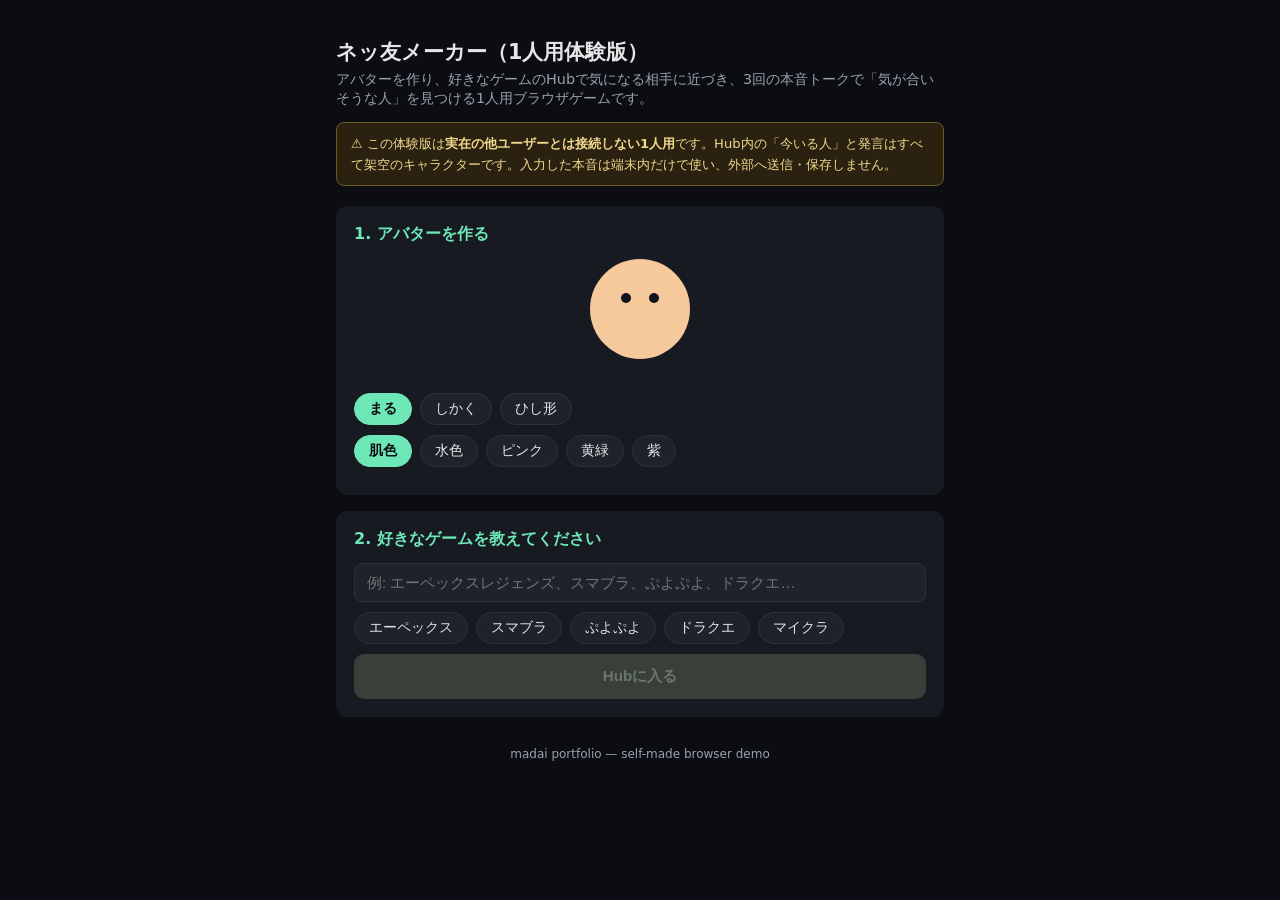
==== daily-builds/2026-07-13-net-tomo-game/index.html @ 48ee88ec "Publish sanitized portfolio" ====
<!DOCTYPE html>
<html lang="ja">
<head>
<meta charset="UTF-8">
<meta name="viewport" content="width=device-width, initial-scale=1.0">
<title>ネッ友メーカー（1人用体験版） | madai portfolio</title>
<style>
  :root {
    --bg: #0b0d12;
    --panel: #171a21;
    --panel2: #1e222b;
    --accent: #6ee7b7;
    --accent2: #f5a3c7;
    --warn: #f5d76e;
    --text: #e6e6e6;
    --sub: #9aa1ac;
  }
  * { box-sizing: border-box; }
  body {
    font-family: "Hiragino Sans", "Yu Gothic", system-ui, sans-serif;
    background: var(--bg);
    color: var(--text);
    max-width: 640px;
    margin: 0 auto;
    padding: 24px 16px 60px;
  }
  h1 { font-size: 1.3rem; margin-bottom: 4px; }
  p.lead { color: var(--sub); font-size: 0.9rem; margin-top: 0; }
  .notice {
    background: #2a2110;
    border: 1px solid #6b5a20;
    color: #f0d98c;
    font-size: 0.82rem;
    padding: 10px 14px;
    border-radius: 8px;
    margin-bottom: 20px;
    line-height: 1.6;
  }
  section {
    background: var(--panel);
    border-radius: 12px;
    padding: 18px;
    margin-bottom: 16px;
  }
  h2 { font-size: 1rem; margin-top: 0; color: var(--accent); }
  h3 { font-size: 0.9rem; margin: 12px 0 8px; color: var(--accent2); }
  .avatar-preview { width: 120px; height: 120px; margin: 0 auto 14px; position: relative; }
  .face { width: 100px; height: 100px; margin: 10px auto; transition: all 0.2s; }
  .face.round { border-radius: 50%; }
  .face.square { border-radius: 18px; }
  .face.diamond { border-radius: 18px; transform: rotate(45deg); }
  .eyes { position: relative; top: 34px; display: flex; justify-content: center; gap: 18px; }
  .face.diamond .eyes { transform: rotate(-45deg); top: 40px; }
  .eye { width: 10px; height: 10px; background: #10131a; border-radius: 50%; }
  .row { display: flex; flex-wrap: wrap; gap: 8px; margin-bottom: 10px; }
  button.opt {
    background: var(--panel2); color: var(--text); border: 1px solid #2c313c;
    border-radius: 20px; padding: 6px 14px; font-size: 0.85rem; cursor: pointer;
  }
  button.opt.active { background: var(--accent); color: #0b0d12; border-color: var(--accent); font-weight: bold; }
  input[type=text] {
    width: 100%; padding: 10px 12px; border-radius: 8px; border: 1px solid #2c313c;
    background: var(--panel2); color: var(--text); font-size: 0.95rem; margin-bottom: 10px;
  }
  button.big {
    background: var(--accent); color: #0b0d12; border: none;
    padding: 12px 20px; border-radius: 10px; font-weight: bold;
    font-size: 0.95rem; cursor: pointer; width: 100%;
  }
  button.big:disabled { background: #384039; color: #6c7570; cursor: not-allowed; }
  button:focus-visible, input:focus-visible {
    outline: 3px solid var(--warn); outline-offset: 3px;
  }
  .room-wrap { position: relative; }
  #room-canvas { display: block; width: 100%; border-radius: 10px; background: #10131a; touch-action: none; }
  .room-hint { text-align: center; font-size: 0.8rem; color: var(--sub); margin-top: 8px; }
  .talk-btn {
    position: absolute; bottom: 12px; left: 50%; transform: translateX(-50%);
    background: var(--accent); color: #0b0d12; border: none; border-radius: 20px;
    padding: 8px 18px; font-weight: bold; font-size: 0.85rem; cursor: pointer;
  }
  .dpad { display: grid; grid-template-columns: repeat(3, 48px); grid-template-rows: repeat(3, 48px); gap: 4px; justify-content: center; margin-top: 10px; }
  .dpad button {
    background: var(--panel2); border: 1px solid #2c313c; color: var(--text);
    border-radius: 8px; font-size: 1.1rem; cursor: pointer;
  }
  .answer-row {
    display: flex; justify-content: space-between; background: var(--panel2);
    border-radius: 8px; padding: 8px 12px; margin-bottom: 6px; font-size: 0.85rem;
  }
  .answer-row.correct { border: 1px solid var(--accent); }
  .chat-log {
    max-height: 160px; overflow-y: auto; background: #10131a; border-radius: 8px;
    padding: 10px; margin: 10px 0; font-size: 0.82rem; transition: box-shadow 0.15s;
  }
  .chat-log.flash-good { box-shadow: inset 0 0 0 2px var(--accent); }
  .chat-log.flash-bad { animation: shakeFail 0.35s; box-shadow: inset 0 0 0 2px #e06565; }
  .chat-msg { margin-bottom: 6px; }
  .chat-msg.pop { animation: popIn 0.22s ease; }
  .chat-msg .who { color: var(--accent2); font-weight: bold; margin-right: 4px; }
  #step-talk { position: relative; }
  .heart-pop {
    position: absolute; top: 6px; right: 10px; font-weight: bold; font-size: 1rem;
    pointer-events: none; animation: floatUp 0.9s ease forwards;
  }
  .heart-pop.good { color: var(--accent); }
  .heart-pop.bad { color: #e06565; }
  .sr-only {
    position: absolute; width: 1px; height: 1px; padding: 0; margin: -1px;
    overflow: hidden; clip: rect(0, 0, 0, 0); white-space: nowrap; border: 0;
  }
  @keyframes popIn { 0% { transform: scale(0.5); opacity: 0; } 60% { transform: scale(1.08); opacity: 1; } 100% { transform: scale(1); } }
  @keyframes floatUp { 0% { transform: translateY(0); opacity: 1; } 100% { transform: translateY(-26px); opacity: 0; } }
  @keyframes shakeFail { 0%, 100% { transform: translateX(0); } 20% { transform: translateX(-6px); } 40% { transform: translateX(6px); } 60% { transform: translateX(-4px); } 80% { transform: translateX(4px); } }
  @keyframes pulseGlow { 0%, 100% { box-shadow: 0 0 0 0 rgba(110,231,183,0.55); } 50% { box-shadow: 0 0 0 9px rgba(110,231,183,0); } }
  #enter-hub-btn:not(:disabled) { animation: pulseGlow 1.6s ease-in-out infinite; }
  .chat-input-row { display: flex; gap: 8px; margin-bottom: 10px; }
  .chat-input-row input { flex: 1; margin-bottom: 0; }
  .chat-input-row button {
    background: var(--panel2); border: 1px solid #2c313c; color: var(--text);
    border-radius: 8px; padding: 0 14px; cursor: pointer;
  }
  .result-card { background: var(--panel2); border-radius: 10px; padding: 16px; text-align: center; }
  .result-card .name { font-size: 1.1rem; font-weight: bold; color: var(--accent); }
  .result-card .score { font-size: 2rem; font-weight: bold; margin: 8px 0; }
  .result-card .reason { color: var(--sub); font-size: 0.85rem; }
  #result-chat-transcript { text-align: left; margin-top: 12px; }
  #restart-btn { margin-top: 16px; }
  .hidden { display: none; }
  footer { text-align: center; color: var(--sub); font-size: 0.75rem; margin-top: 30px; }
  @media (prefers-reduced-motion: reduce) {
    *, *::before, *::after {
      scroll-behavior: auto !important;
      animation-duration: 0.01ms !important;
      animation-iteration-count: 1 !important;
      transition-duration: 0.01ms !important;
    }
  }
</style>
</head>
<body>

<h1>ネッ友メーカー（1人用体験版）</h1>
<p class="lead">アバターを作り、好きなゲームのHubで気になる相手に近づき、3回の本音トークで「気が合いそうな人」を見つける1人用ブラウザゲームです。</p>

<div class="notice">
  ⚠ この体験版は<strong>実在の他ユーザーとは接続しない1人用</strong>です。Hub内の「今いる人」と発言はすべて架空のキャラクターです。入力した本音は端末内だけで使い、外部へ送信・保存しません。
</div>

<div id="game-status" class="sr-only" role="status" aria-live="polite" aria-atomic="true"></div>

<section id="step-avatar">
  <h2>1. アバターを作る</h2>
  <div class="avatar-preview">
    <div class="face round" id="face" style="background:#f5c99b;">
      <div class="eyes"><div class="eye"></div><div class="eye"></div></div>
    </div>
  </div>
  <div class="row" id="shape-opts">
    <button class="opt active" data-shape="round" aria-pressed="true">まる</button>
    <button class="opt" data-shape="square" aria-pressed="false">しかく</button>
    <button class="opt" data-shape="diamond" aria-pressed="false">ひし形</button>
  </div>
  <div class="row" id="color-opts">
    <button class="opt active" data-color="#f5c99b" aria-pressed="true">肌色</button>
    <button class="opt" data-color="#a3d5f5" aria-pressed="false">水色</button>
    <button class="opt" data-color="#f5a3c7" aria-pressed="false">ピンク</button>
    <button class="opt" data-color="#c9f5a3" aria-pressed="false">黄緑</button>
    <button class="opt" data-color="#d5a3f5" aria-pressed="false">紫</button>
  </div>
</section>

<section id="step-game">
  <h2>2. 好きなゲームを教えてください</h2>
  <label for="game-input" class="sr-only">好きなゲーム名</label>
  <input type="text" id="game-input" autocomplete="off" placeholder="例: エーペックスレジェンズ、スマブラ、ぷよぷよ、ドラクエ…">
  <div class="row" id="game-presets">
    <button class="opt" data-game="エーペックスレジェンズ">エーペックス</button>
    <button class="opt" data-game="スマブラ">スマブラ</button>
    <button class="opt" data-game="ぷよぷよ">ぷよぷよ</button>
    <button class="opt" data-game="ドラゴンクエスト">ドラクエ</button>
    <button class="opt" data-game="マインクラフト">マイクラ</button>
  </div>
  <button class="big" id="enter-hub-btn" disabled>Hubに入る</button>
</section>

<section id="step-hub" class="hidden">
  <h2>3. Hub — 気になる相手に自分から近づこう</h2>
  <h3 id="hub-title"></h3>
  <p class="lead" id="hub-desc"></p>
  <div class="room-wrap">
    <canvas id="room-canvas" width="560" height="320" role="img" aria-label="自分のアバターと話せる相手がいるHub。方向キーまたは下の方向ボタンで移動します"></canvas>
    <button class="talk-btn hidden" id="talk-btn">話しかける</button>
  </div>
  <div class="dpad">
    <span></span><button data-dir="up" aria-label="上へ移動">↑</button><span></span>
    <button data-dir="left" aria-label="左へ移動">←</button><span></span><button data-dir="right" aria-label="右へ移動">→</button>
    <span></span><button data-dir="down" aria-label="下へ移動">↓</button><span></span>
  </div>
  <p class="room-hint">矢印キー/WASD、またはボタンでアバターを動かせます。名前の下のアイコンは相手のタイプのヒント、ハートは今の仲良し度です。誰に近づくかで展開が変わります。</p>
  <button class="big hidden" id="view-result-btn">ここまでの結果を見る</button>
</section>

<section id="step-talk" class="hidden">
  <h2 id="talk-title">4. 話しかける</h2>
  <p class="lead">クイズの正解不正解ではなく、相手の本音に自分の返し方を合わせられるかで仲良し度が変わります。読み違えると気まずくなることもある、本音のやり取りです。</p>
  <div class="chat-log" id="chat-log"></div>
  <div id="talk-options" class="row"></div>
</section>

<section id="step-result" class="hidden">
  <h2>結果</h2>
  <div class="result-card">
    <div class="name" id="result-name"></div>
    <div class="score" id="result-score"></div>
    <div class="reason" id="result-reason"></div>
    <div id="result-chat-transcript"></div>
    <button class="big" id="restart-btn">最初から遊び直す</button>
  </div>
</section>

<footer>madai portfolio — self-made browser demo</footer>

<script>
const GENRES = [
  { key: "fps", label: "FPS/バトロワ", match: ["エーペックス","apex","フォートナイト","fortnite","valorant","バトロワ","fps","コールオブデューティ","cod"] },
  { key: "fighting", label: "格闘ゲーム", match: ["スマブラ","スマッシュ","スト","ストリートファイター","鉄拳","kof","格闘"] },
  { key: "puzzle", label: "パズル/カジュアル", match: ["ぷよぷよ","テトリス","tetris","パズル","キャンディークラッシュ"] },
  { key: "rpg", label: "RPG", match: ["ドラゴンクエスト","ドラクエ","ファイナルファンタジー","ff","ポケモン","rpg"] },
  { key: "sandbox", label: "サンドボックス/クラフト", match: ["マインクラフト","マイクラ","minecraft","フォートナイト build","テラリア"] },
];
const HUB_MEMBERS = {
  fps: [
    { name: "りく(21)", game: "エーペックスレジェンズ", comment: "同じ立ち回り重視タイプ、デュオ組みたくなりそう", style: "empathy", hint: "👂聞いてほしいタイプ" },
    { name: "あおい(23)", game: "VALORANT", comment: "FPS繋がりで武器の好みトークが弾みそう", style: "curious", hint: "❓質問されると嬉しいタイプ" },
  ],
  fighting: [
    { name: "しょう(20)", game: "スマブラ", comment: "対戦後の感想戦で盛り上がれそう", style: "share", hint: "💬自分から話すの好きそう" },
    { name: "かえで(25)", game: "鉄拳", comment: "格ゲー好き同士、大会の話で意気投合しそう", style: "empathy", hint: "👂聞いてほしいタイプ" },
  ],
  puzzle: [
    { name: "みお(19)", game: "ぷよぷよ", comment: "連鎖の組み方談義ができそう", style: "curious", hint: "❓質問されると嬉しいタイプ" },
    { name: "はると(22)", game: "テトリス", comment: "スコアアタック好き同士、記録の話で盛り上がりそう", style: "share", hint: "💬自分から話すの好きそう" },
  ],
  rpg: [
    { name: "つばさ(24)", game: "ドラゴンクエスト", comment: "パーティ編成の好みが合いそう", style: "empathy", hint: "👂聞いてほしいタイプ" },
    { name: "ゆずき(18)", game: "ポケモン", comment: "育成論トークが弾みそう", style: "share", hint: "💬自分から話すの好きそう" },
  ],
  sandbox: [
    { name: "こはる(20)", game: "マインクラフト", comment: "一緒にワールドを作りたくなりそう", style: "curious", hint: "❓質問されると嬉しいタイプ" },
    { name: "だいち(26)", game: "テラリア", comment: "探索・建築どちらも語れそう", style: "empathy", hint: "👂聞いてほしいタイプ" },
  ],
  other: [
    { name: "みなと(22)", game: "いろいろ遊ぶ", comment: "幅広いジャンルで話が合いそう", style: "share", hint: "💬自分から話すの好きそう" },
  ],
};
// 各ジャンル3段階の自己開示(1: 軽い本音 → 2: ちょっとした弱音 → 3: 本当の気持ち)。
// 5日目: クイズの正解/不正解ではなく、この本音への返し方の相性で仲良し度を決める設計に変更。
const DISCLOSURES = {
  fps: [
    "正直、撃ち合いはそこそこ得意な方なんだけど、味方運が悪いと結構イライラしちゃうタイプで",
    "実はランクが上がれば上がるほど、楽しさより緊張の方が勝ってきてて、ちょっとしんどい時あるんだよね",
    "でもこうやって一緒に遊べる人がいると、また明日も頑張ろうって思えるんだ",
  ],
  fighting: [
    "対戦するとつい熱くなっちゃうんだけど、負けが込むと結構凹むタイプで",
    "実は大会に出てみたい気持ちはあるけど、下手なとこ見られるのが怖くてまだ言い出せてなくて",
    "でも今日みたいに気軽に話せる相手がいると、挑戦してみようかなって気持ちになれる",
  ],
  puzzle: [
    "パズルはコツコツ系だから性格出るよね、私はわりと慎重に積むタイプ",
    "実はスコアが伸び悩んでて、最近ちょっと飽きられてないか自分で不安になることがある",
    "でも誰かと記録の話で盛り上がれると、また続けたいなって単純に思えるんだ",
  ],
  rpg: [
    "パーティ編成考えてる時が一番好きで、つい時間忘れちゃうんだよね",
    "実は一人でやってるとエンディングの後、ちょっと寂しくなることがあって",
    "だから同じ話で盛り上がれる人がいると、それだけで結構救われる気がする",
  ],
  sandbox: [
    "建築系はこだわりだすと止まらなくて、気づいたら夜中になってることが多い",
    "実は一人で黙々と作ってると、これ見せる相手いないなってふと寂しくなる時があって",
    "だから今日みたいに感想言い合える相手がいると、作る楽しさが倍になる気がする",
  ],
  other: [
    "色々遊ぶタイプなんだけど、実は一つのゲームにハマりきれない自分に少しコンプレックスがあって",
    "実況とか見てるのも好きだけど、自分でやるとなると緊張しちゃうタイプで",
    "でも今日話せて、意外と気楽に遊べばいいんだって思えた気がする",
  ],
};
// 返しの選択肢: 共感/質問は安全(ミスマッチでも小さく加点)、shareは実際に文章を書く踏み込みで
// ハイリスク・ハイリターン(桜井メソッド: リスクとリターン)
const RESPONSE_OPTIONS = [
  { style: "empathy", label: "共感する", line: "わかる、それあるある〜" },
  { style: "curious", label: "聞いてみる", line: "それってどんな時が多いの?" },
  { style: "share", label: "自分の本音を打ち明ける(勇気がいる)", line: null },
];

let state = { shape: "round", color: "#f5c99b", game: "", genreKey: "other" };

document.querySelectorAll("#shape-opts .opt").forEach(btn => {
  btn.addEventListener("click", () => {
    document.querySelectorAll("#shape-opts .opt").forEach(b => { b.classList.remove("active"); b.setAttribute("aria-pressed", "false"); });
    btn.classList.add("active");
    btn.setAttribute("aria-pressed", "true");
    state.shape = btn.dataset.shape;
    document.getElementById("face").className = "face " + state.shape;
  });
});
document.querySelectorAll("#color-opts .opt").forEach(btn => {
  btn.addEventListener("click", () => {
    document.querySelectorAll("#color-opts .opt").forEach(b => { b.classList.remove("active"); b.setAttribute("aria-pressed", "false"); });
    btn.classList.add("active");
    btn.setAttribute("aria-pressed", "true");
    state.color = btn.dataset.color;
    document.getElementById("face").style.background = state.color;
  });
});

const gameInput = document.getElementById("game-input");
const enterHubBtn = document.getElementById("enter-hub-btn");
function setGame(val) {
  gameInput.value = val;
  state.game = val;
  enterHubBtn.disabled = val.trim().length === 0;
}
gameInput.addEventListener("input", () => setGame(gameInput.value));
document.querySelectorAll("#game-presets .opt").forEach(btn => {
  btn.addEventListener("click", () => setGame(btn.dataset.game));
});

function detectGenre(text) {
  const t = text.toLowerCase();
  for (const g of GENRES) {
    if (g.match.some(m => t.includes(m.toLowerCase()))) return g;
  }
  return { key: "other", label: "いろいろなゲーム" };
}

// --- Hub room: 実際にアバターを動かす(2026-07-13 3日目) ---
const ROOM_W = 560, ROOM_H = 320, AVATAR_R = 16, TALK_DIST = 46;
const GENRE_BG = { fps: "#241417", fighting: "#241820", puzzle: "#142418", rpg: "#1e1a24", sandbox: "#182418", other: "#181c24" };
let room = { player: { x: 60, y: 160 }, npcs: [], nearNpc: null, keys: {} };
let roomLoopRunning = false;
const canvas = document.getElementById("room-canvas");
const ctx = canvas.getContext("2d");
const talkBtn = document.getElementById("talk-btn");

function layoutNpcs(list) {
  const spacing = ROOM_W / (list.length + 1);
  return list.map((m, i) => ({ ...m, x: spacing * (i + 1), y: 120 + (i % 2) * 80, heart: 0, stage: 0, completed: false, chatHistory: [] }));
}

function heartsLabel(n) {
  const filled = Math.max(0, Math.min(5, Math.round(n / 2)));
  return "♥".repeat(filled) + "♡".repeat(5 - filled);
}

function drawShape(x, y, shape, color) {
  ctx.fillStyle = color;
  ctx.beginPath();
  if (shape === "round") { ctx.arc(x, y, AVATAR_R, 0, Math.PI * 2); }
  else if (shape === "square") { ctx.rect(x - AVATAR_R, y - AVATAR_R, AVATAR_R * 2, AVATAR_R * 2); }
  else { ctx.save(); ctx.translate(x, y); ctx.rotate(Math.PI / 4); ctx.rect(-AVATAR_R, -AVATAR_R, AVATAR_R * 2, AVATAR_R * 2); ctx.restore(); }
  ctx.fill();
  ctx.fillStyle = "#10131a";
  ctx.beginPath(); ctx.arc(x - 5, y - 3, 2, 0, Math.PI * 2); ctx.arc(x + 5, y - 3, 2, 0, Math.PI * 2); ctx.fill();
}

function roomLoop() {
  ctx.fillStyle = GENRE_BG[state.genreKey] || GENRE_BG.other;
  ctx.fillRect(0, 0, ROOM_W, ROOM_H);

  if (!room.paused) {
    const speed = 3;
    if (room.keys["up"]) room.player.y -= speed;
    if (room.keys["down"]) room.player.y += speed;
    if (room.keys["left"]) room.player.x -= speed;
    if (room.keys["right"]) room.player.x += speed;
    room.player.x = Math.max(AVATAR_R, Math.min(ROOM_W - AVATAR_R, room.player.x));
    room.player.y = Math.max(AVATAR_R, Math.min(ROOM_H - AVATAR_R, room.player.y));

    room.nearNpc = null;
    room.npcs.forEach(n => {
      const dist = Math.hypot(n.x - room.player.x, n.y - room.player.y);
      if (dist < TALK_DIST) room.nearNpc = n;
    });
  }

  room.npcs.forEach(n => {
    const isNear = n === room.nearNpc;
    if (isNear) { ctx.save(); ctx.shadowColor = "#6ee7b7"; ctx.shadowBlur = 16; }
    drawShape(n.x, n.y, "round", "#f5a3c7");
    if (isNear) ctx.restore();
    ctx.fillStyle = "#e6e6e6"; ctx.font = "11px sans-serif"; ctx.textAlign = "center";
    ctx.fillText(n.name, n.x, n.y + AVATAR_R + 14);
    ctx.fillStyle = "#9aa1ac"; ctx.font = "10px sans-serif";
    ctx.fillText(n.game, n.x, n.y + AVATAR_R + 26);
    ctx.fillStyle = "#f5a3c7"; ctx.font = "10px sans-serif";
    ctx.fillText(heartsLabel(n.heart), n.x, n.y + AVATAR_R + 39);
  });

  drawShape(room.player.x, room.player.y, state.shape, state.color);
  talkBtn.classList.toggle("hidden", !room.nearNpc || room.paused);

  if (roomLoopRunning) requestAnimationFrame(roomLoop);
}

const KEY_MAP = { ArrowUp: "up", ArrowDown: "down", ArrowLeft: "left", ArrowRight: "right", w: "up", s: "down", a: "left", d: "right" };
window.addEventListener("keydown", (e) => {
  if (!KEY_MAP[e.key]) return;
  room.keys[KEY_MAP[e.key]] = true;
  if (!document.getElementById("step-hub").classList.contains("hidden") && !room.paused) e.preventDefault();
});
window.addEventListener("keyup", (e) => { if (KEY_MAP[e.key]) room.keys[KEY_MAP[e.key]] = false; });
window.addEventListener("blur", () => { room.keys = {}; });
document.querySelectorAll(".dpad button[data-dir]").forEach(btn => {
  const dir = btn.dataset.dir;
  const press = (e) => { e.preventDefault(); room.keys[dir] = true; btn.setPointerCapture?.(e.pointerId); };
  const release = () => room.keys[dir] = false;
  btn.addEventListener("pointerdown", press);
  btn.addEventListener("pointerup", release);
  btn.addEventListener("pointercancel", release);
  btn.addEventListener("lostpointercapture", release);
});

talkBtn.addEventListener("click", () => {
  if (!room.nearNpc || room.paused) return;
  startTalk(room.nearNpc);
});

enterHubBtn.addEventListener("click", () => {
  const genre = detectGenre(state.game);
  state.genreKey = genre.key;
  document.getElementById("hub-title").textContent = genre.label + " Hub";
  document.getElementById("hub-desc").textContent = `「${state.game}」で入室しました。気になる相手に近づいて「話しかける」を押すと、その人だけの会話が始まります。`;
  room.npcs = layoutNpcs(HUB_MEMBERS[genre.key] || HUB_MEMBERS.other);
  room.player = { x: 60, y: ROOM_H / 2 };
  room.paused = false;
  document.getElementById("step-talk").classList.add("hidden");
  document.getElementById("step-result").classList.add("hidden");
  document.getElementById("view-result-btn").classList.add("hidden");
  document.getElementById("step-hub").classList.remove("hidden");
  document.getElementById("step-hub").scrollIntoView({ behavior: "smooth" });
  if (!roomLoopRunning) { roomLoopRunning = true; roomLoop(); }
});

// --- 話しかける(2026-07-14 5日目): クイズの正解/不正解ではなく、相手の本音(自己開示)に
// こちらの返し方を合わせられるかで仲良し度が変わる。桜井メソッド「リスクとリターン」を適用:
// 共感/質問は安全(ミスマッチでも小さく加点)、自分の本音を打ち明ける「share」は
// プレイヤーが実際に文章を書く高リスク高リターン(刺されば+3、外すと-1で気まずくなる)。
function talkDisclosures() { return DISCLOSURES[state.genreKey] || DISCLOSURES.other; }

function renderTalkChat(npc) {
  const log = document.getElementById("chat-log");
  log.replaceChildren(...npc.chatHistory.map(m => createChatMessage(m.name, m.text)));
  log.scrollTop = log.scrollHeight;
}

function createChatMessage(name, message) {
  const div = document.createElement("div");
  div.className = "chat-msg";
  const who = document.createElement("span");
  who.className = "who";
  who.textContent = name + ":";
  div.append(who, document.createTextNode(message));
  return div;
}

function pushTalkChat(npc, name, text) {
  npc.chatHistory.push({ name, text });
  renderTalkChat(npc);
  const log = document.getElementById("chat-log");
  if (log.lastElementChild) log.lastElementChild.classList.add("pop");
}

// 手応えの演出(桜井メソッド9): 仲良し度が動いた瞬間を視覚的に返す。
// share(高リスク高リターン)は成功/失敗で枠の色を変え、それ以外より強めに演出する。
function showHeartPop(text, good) {
  const wrap = document.getElementById("step-talk");
  const pop = document.createElement("div");
  pop.className = "heart-pop " + (good ? "good" : "bad");
  pop.textContent = text;
  wrap.appendChild(pop);
  const status = document.getElementById("game-status");
  const amount = Number(text.replace(/[^\d-]/g, ""));
  status.textContent = "";
  setTimeout(() => {
    status.textContent = amount >= 0
      ? `仲良し度が${amount}増えました`
      : `仲良し度が${Math.abs(amount)}減りました`;
  }, 0);
  setTimeout(() => pop.remove(), 900);
}

function startTalk(npc) {
  room.paused = true;
  document.getElementById("talk-title").textContent = `4. ${npc.name}と話す`;
  document.getElementById("step-talk").classList.remove("hidden");
  document.getElementById("step-talk").scrollIntoView({ behavior: "smooth" });
  renderTalkChat(npc);
  advanceTalk(npc);
}

function backToHub() {
  document.getElementById("step-talk").classList.add("hidden");
  room.paused = false;
  document.getElementById("step-hub").scrollIntoView({ behavior: "smooth" });
}

function advanceTalk(npc) {
  const disclosures = talkDisclosures();
  const optsDiv = document.getElementById("talk-options");
  optsDiv.innerHTML = "";
  if (npc.stage >= disclosures.length) {
    if (!npc.completed) {
      pushTalkChat(npc, npc.name, npc.heart >= 6 ? "今日話せて良かった、また一緒に遊ぼうね" : "話せて良かった、またね");
      npc.completed = true;
      updateResultButton();
    }
    const backBtn = document.createElement("button");
    backBtn.className = "big";
    backBtn.textContent = "Hubに戻る";
    backBtn.addEventListener("click", backToHub);
    optsDiv.appendChild(backBtn);
    return;
  }
  pushTalkChat(npc, npc.name, disclosures[npc.stage]);
  RESPONSE_OPTIONS.forEach(opt => {
    const btn = document.createElement("button");
    btn.className = "opt";
    btn.textContent = opt.label;
    btn.addEventListener("click", () => handleResponse(npc, opt));
    optsDiv.appendChild(btn);
  });
}

function matchReply(style) {
  if (style === "empathy") return "だよね、わかってもらえると安心する";
  if (style === "curious") return "聞いてくれるの嬉しい、実はね…";
  return "うん、そうそう";
}

function handleResponse(npc, opt) {
  if (opt.style === "share") { openShareInput(npc); return; }
  document.getElementById("talk-options").innerHTML = "";
  pushTalkChat(npc, "あなた", opt.line);
  const match = opt.style === npc.style;
  const gain = match ? 2 : 1;
  npc.heart += gain;
  showHeartPop("+" + gain + "♥", true);
  setTimeout(() => {
    pushTalkChat(npc, npc.name, match ? matchReply(opt.style) : "うん、そうだね");
    npc.stage++;
    setTimeout(() => advanceTalk(npc), 500);
  }, 400);
}

function openShareInput(npc) {
  const optsDiv = document.getElementById("talk-options");
  optsDiv.innerHTML = "";
  const wrap = document.createElement("div");
  wrap.className = "chat-input-row";
  const input = document.createElement("input");
  input.type = "text";
  input.placeholder = "自分の本音を書いてみる…(勇気がいる分、刺さればぐっと仲良くなれる)";
  const sendBtn = document.createElement("button");
  sendBtn.textContent = "送る";
  sendBtn.disabled = true;
  input.addEventListener("input", () => { sendBtn.disabled = input.value.trim().length === 0; });
  const send = () => { if (input.value.trim()) submitShare(npc, input.value.trim()); };
  sendBtn.addEventListener("click", send);
  input.addEventListener("keydown", (e) => { if (e.key === "Enter") send(); });
  wrap.appendChild(input);
  wrap.appendChild(sendBtn);
  optsDiv.appendChild(wrap);
  input.focus();
}

function submitShare(npc, text) {
  document.getElementById("talk-options").innerHTML = "";
  pushTalkChat(npc, "あなた", text);
  const match = npc.style === "share";
  const log = document.getElementById("chat-log");
  setTimeout(() => {
    if (match) {
      npc.heart += 3;
      showHeartPop("+3♥", true);
      log.classList.add("flash-good");
      pushTalkChat(npc, npc.name, "え、それ自分も思ってた…同じこと考えてたんだ、なんか嬉しい");
    } else {
      npc.heart = Math.max(0, npc.heart - 1);
      showHeartPop("-1♥", false);
      log.classList.add("flash-bad");
      pushTalkChat(npc, npc.name, "あ…うん、そうなんだ(ちょっと反応に困った空気)");
    }
    setTimeout(() => log.classList.remove("flash-good", "flash-bad"), 400);
    npc.stage++;
    setTimeout(() => advanceTalk(npc), 600);
  }, 400);
}

document.getElementById("view-result-btn").addEventListener("click", showResult);
document.getElementById("restart-btn").addEventListener("click", restartGame);

function updateResultButton() {
  const completed = room.npcs.filter(n => n.completed);
  document.getElementById("view-result-btn").classList.toggle("hidden", completed.length === 0);
}

function showResult() {
  const disclosures = talkDisclosures();
  const completed = room.npcs.filter(n => n.completed);
  if (!completed.length) return;
  const best = completed.reduce((a, b) => (b.heart > a.heart ? b : a));
  const maxHeart = disclosures.length * 3;
  const compat = Math.max(30, Math.min(99, Math.round((best.heart / maxHeart) * 100)));
  document.getElementById("result-name").textContent = best.name;
  document.getElementById("result-score").textContent = compat + "%";
  document.getElementById("result-reason").textContent =
    `${heartsLabel(best.heart)}(仲良し度${best.heart}) — ${best.comment}`;
  const transcriptDiv = document.getElementById("result-chat-transcript");
  const transcriptTitle = document.createElement("h3");
  transcriptTitle.textContent = "チャットの様子";
  transcriptDiv.replaceChildren(transcriptTitle, ...best.chatHistory.map(c => createChatMessage(c.name, c.text)));
  document.getElementById("step-result").classList.remove("hidden");
  document.getElementById("step-result").scrollIntoView({ behavior: "smooth" });
}

function restartGame() {
  room.paused = true;
  room.keys = {};
  room.nearNpc = null;
  room.npcs = [];
  state.game = "";
  state.genreKey = "other";
  gameInput.value = "";
  enterHubBtn.disabled = true;
  document.getElementById("step-hub").classList.add("hidden");
  document.getElementById("step-talk").classList.add("hidden");
  document.getElementById("step-result").classList.add("hidden");
  document.getElementById("view-result-btn").classList.add("hidden");
  document.getElementById("chat-log").replaceChildren();
  document.getElementById("talk-options").replaceChildren();
  document.getElementById("game-status").textContent = "最初から遊び直せます";
  document.getElementById("step-avatar").scrollIntoView({ behavior: "smooth" });
  gameInput.focus({ preventScroll: true });
}
</script>

</body>
</html>
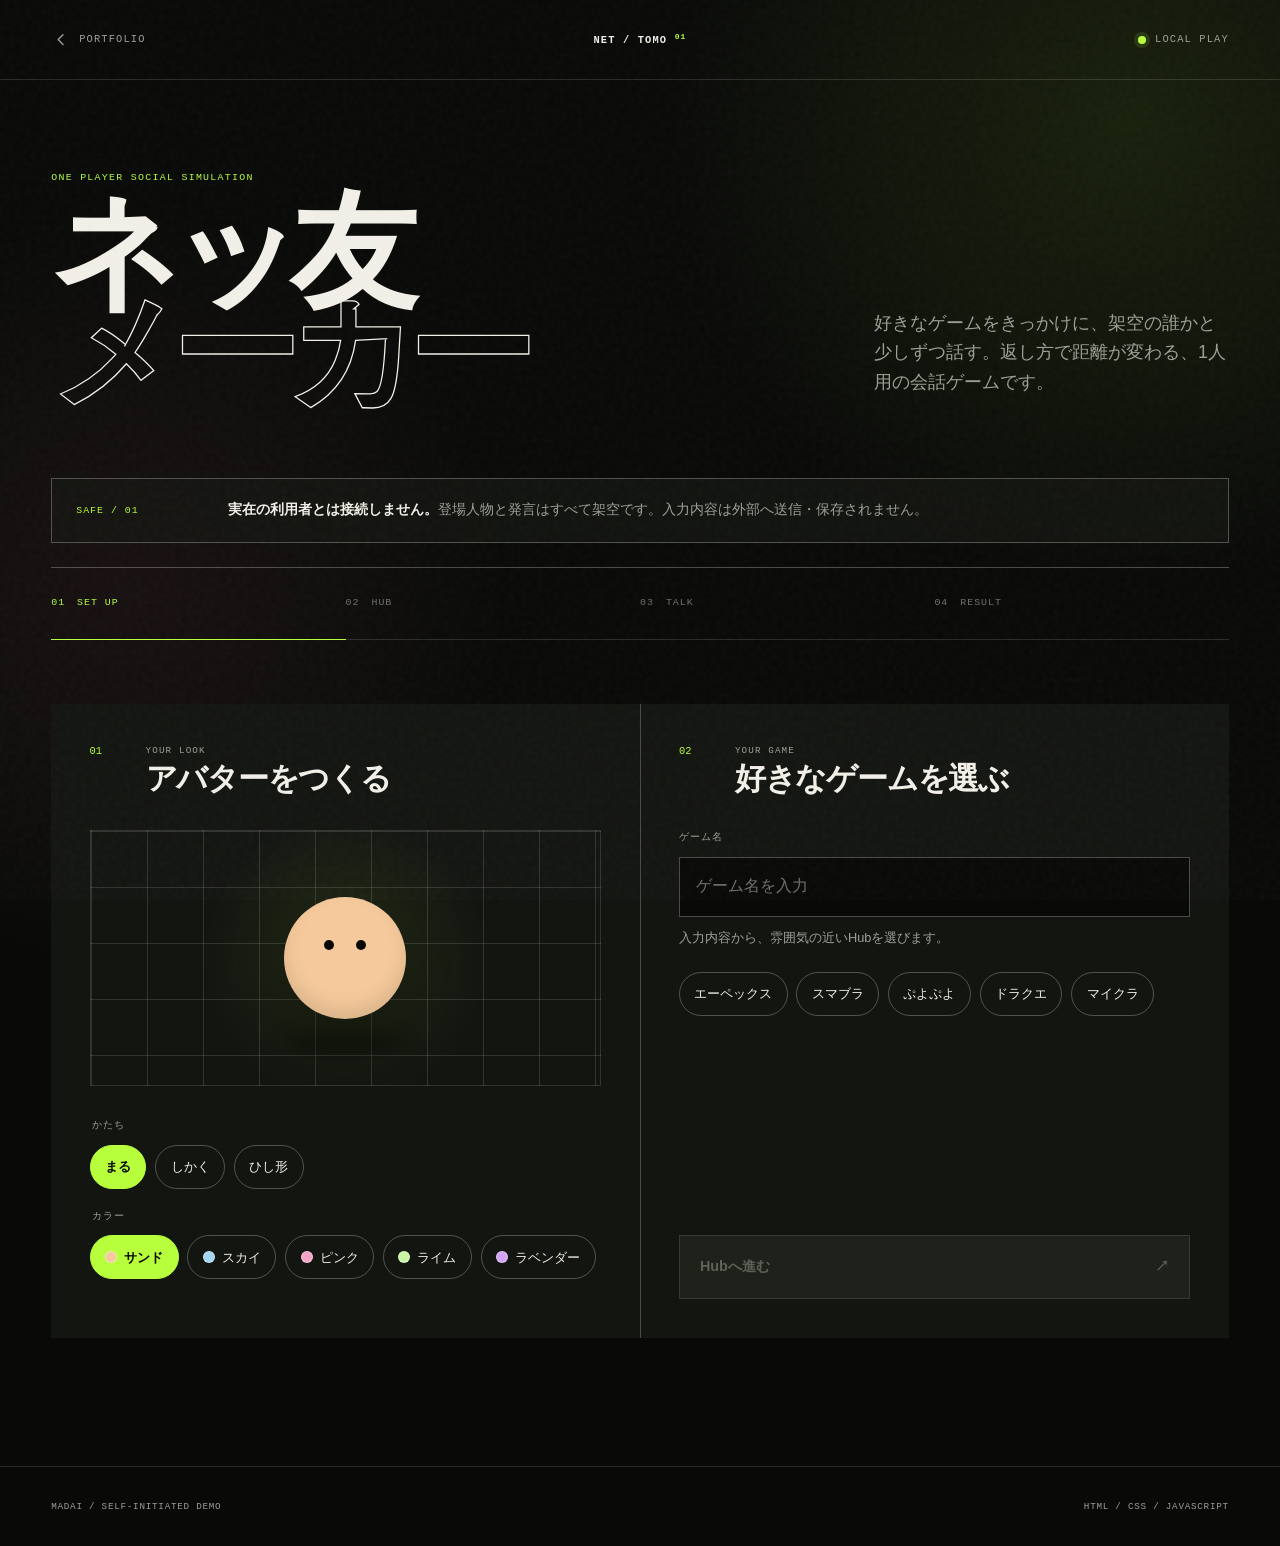
==== commit eeebde17: "feat: redesign net tomo game" ====
--- a/daily-builds/2026-07-13-net-tomo-game/index.html
+++ b/daily-builds/2026-07-13-net-tomo-game/index.html
@@ -137,89 +137,128 @@
     }
   }
 </style>
+<link rel="stylesheet" href="game-v2.css">
 </head>
 <body>
-
-<h1>ネッ友メーカー（1人用体験版）</h1>
-<p class="lead">アバターを作り、好きなゲームのHubで気になる相手に近づき、3回の本音トークで「気が合いそうな人」を見つける1人用ブラウザゲームです。</p>
-
-<div class="notice">
-  ⚠ この体験版は<strong>実在の他ユーザーとは接続しない1人用</strong>です。Hub内の「今いる人」と発言はすべて架空のキャラクターです。入力した本音は端末内だけで使い、外部へ送信・保存しません。
-</div>
-
-<div id="game-status" class="sr-only" role="status" aria-live="polite" aria-atomic="true"></div>
-
-<section id="step-avatar">
-  <h2>1. アバターを作る</h2>
-  <div class="avatar-preview">
-    <div class="face round" id="face" style="background:#f5c99b;">
-      <div class="eyes"><div class="eye"></div><div class="eye"></div></div>
+<a class="skip-link" href="#game-main">ゲーム設定へ移動</a>
+
+<header class="game-header">
+  <a class="back-link" href="../../" aria-label="madaiポートフォリオへ戻る">
+    <svg viewBox="0 0 24 24" aria-hidden="true"><path d="M15 18l-6-6 6-6"/></svg>
+    <span>PORTFOLIO</span>
+  </a>
+  <p class="game-mark">NET / TOMO <sup>01</sup></p>
+  <p class="privacy-status"><span aria-hidden="true"></span>LOCAL PLAY</p>
+</header>
+
+<main id="game-main" class="game-shell">
+  <section class="game-intro" aria-labelledby="game-title">
+    <div>
+      <p class="kicker">ONE PLAYER SOCIAL SIMULATION</p>
+      <h1 id="game-title"><span>ネッ友</span><span>メーカー</span></h1>
     </div>
+    <p class="intro-copy">好きなゲームをきっかけに、架空の誰かと少しずつ話す。返し方で距離が変わる、1人用の会話ゲームです。</p>
+  </section>
+
+  <div class="safety-note" role="note">
+    <span class="safety-index">SAFE / 01</span>
+    <p><strong>実在の利用者とは接続しません。</strong>登場人物と発言はすべて架空です。入力内容は外部へ送信・保存されません。</p>
   </div>
-  <div class="row" id="shape-opts">
-    <button class="opt active" data-shape="round" aria-pressed="true">まる</button>
-    <button class="opt" data-shape="square" aria-pressed="false">しかく</button>
-    <button class="opt" data-shape="diamond" aria-pressed="false">ひし形</button>
+
+  <ol class="progress-rail" aria-label="ゲームの進行状況">
+    <li class="is-current" data-progress="setup"><span>01</span>SET UP</li>
+    <li data-progress="hub"><span>02</span>HUB</li>
+    <li data-progress="talk"><span>03</span>TALK</li>
+    <li data-progress="result"><span>04</span>RESULT</li>
+  </ol>
+
+  <div id="game-status" class="sr-only" role="status" aria-live="polite" aria-atomic="true"></div>
+
+  <div class="setup-grid">
+    <section id="step-avatar" class="game-panel avatar-panel">
+      <div class="panel-heading"><span>01</span><div><p>YOUR LOOK</p><h2>アバターをつくる</h2></div></div>
+      <div class="avatar-stage">
+        <div class="avatar-preview">
+          <div class="face round" id="face" style="background:#f5c99b;">
+            <div class="eyes"><div class="eye"></div><div class="eye"></div></div>
+          </div>
+        </div>
+        <span class="avatar-shadow" aria-hidden="true"></span>
+      </div>
+      <fieldset>
+        <legend>かたち</legend>
+        <div class="row" id="shape-opts">
+          <button class="opt active" data-shape="round" aria-pressed="true">まる</button>
+          <button class="opt" data-shape="square" aria-pressed="false">しかく</button>
+          <button class="opt" data-shape="diamond" aria-pressed="false">ひし形</button>
+        </div>
+      </fieldset>
+      <fieldset>
+        <legend>カラー</legend>
+        <div class="row color-row" id="color-opts">
+          <button class="opt active" data-color="#f5c99b" aria-pressed="true"><i style="--swatch:#f5c99b"></i>サンド</button>
+          <button class="opt" data-color="#a3d5f5" aria-pressed="false"><i style="--swatch:#a3d5f5"></i>スカイ</button>
+          <button class="opt" data-color="#f5a3c7" aria-pressed="false"><i style="--swatch:#f5a3c7"></i>ピンク</button>
+          <button class="opt" data-color="#c9f5a3" aria-pressed="false"><i style="--swatch:#c9f5a3"></i>ライム</button>
+          <button class="opt" data-color="#d5a3f5" aria-pressed="false"><i style="--swatch:#d5a3f5"></i>ラベンダー</button>
+        </div>
+      </fieldset>
+    </section>
+
+    <section id="step-game" class="game-panel game-choice-panel">
+      <div class="panel-heading"><span>02</span><div><p>YOUR GAME</p><h2>好きなゲームを選ぶ</h2></div></div>
+      <label for="game-input">ゲーム名</label>
+      <input type="text" id="game-input" autocomplete="off" placeholder="ゲーム名を入力">
+      <p class="input-help">入力内容から、雰囲気の近いHubを選びます。</p>
+      <div class="row preset-row" id="game-presets" aria-label="ゲーム名の候補">
+        <button class="opt" data-game="エーペックスレジェンズ">エーペックス</button>
+        <button class="opt" data-game="スマブラ">スマブラ</button>
+        <button class="opt" data-game="ぷよぷよ">ぷよぷよ</button>
+        <button class="opt" data-game="ドラゴンクエスト">ドラクエ</button>
+        <button class="opt" data-game="マインクラフト">マイクラ</button>
+      </div>
+      <button class="big" id="enter-hub-btn" disabled><span>Hubへ進む</span><span aria-hidden="true">↗</span></button>
+    </section>
   </div>
-  <div class="row" id="color-opts">
-    <button class="opt active" data-color="#f5c99b" aria-pressed="true">肌色</button>
-    <button class="opt" data-color="#a3d5f5" aria-pressed="false">水色</button>
-    <button class="opt" data-color="#f5a3c7" aria-pressed="false">ピンク</button>
-    <button class="opt" data-color="#c9f5a3" aria-pressed="false">黄緑</button>
-    <button class="opt" data-color="#d5a3f5" aria-pressed="false">紫</button>
-  </div>
-</section>
-
-<section id="step-game">
-  <h2>2. 好きなゲームを教えてください</h2>
-  <label for="game-input" class="sr-only">好きなゲーム名</label>
-  <input type="text" id="game-input" autocomplete="off" placeholder="例: エーペックスレジェンズ、スマブラ、ぷよぷよ、ドラクエ…">
-  <div class="row" id="game-presets">
-    <button class="opt" data-game="エーペックスレジェンズ">エーペックス</button>
-    <button class="opt" data-game="スマブラ">スマブラ</button>
-    <button class="opt" data-game="ぷよぷよ">ぷよぷよ</button>
-    <button class="opt" data-game="ドラゴンクエスト">ドラクエ</button>
-    <button class="opt" data-game="マインクラフト">マイクラ</button>
-  </div>
-  <button class="big" id="enter-hub-btn" disabled>Hubに入る</button>
-</section>
-
-<section id="step-hub" class="hidden">
-  <h2>3. Hub — 気になる相手に自分から近づこう</h2>
-  <h3 id="hub-title"></h3>
-  <p class="lead" id="hub-desc"></p>
-  <div class="room-wrap">
-    <canvas id="room-canvas" width="560" height="320" role="img" aria-label="自分のアバターと話せる相手がいるHub。方向キーまたは下の方向ボタンで移動します"></canvas>
-    <button class="talk-btn hidden" id="talk-btn">話しかける</button>
-  </div>
-  <div class="dpad">
-    <span></span><button data-dir="up" aria-label="上へ移動">↑</button><span></span>
-    <button data-dir="left" aria-label="左へ移動">←</button><span></span><button data-dir="right" aria-label="右へ移動">→</button>
-    <span></span><button data-dir="down" aria-label="下へ移動">↓</button><span></span>
-  </div>
-  <p class="room-hint">矢印キー/WASD、またはボタンでアバターを動かせます。名前の下のアイコンは相手のタイプのヒント、ハートは今の仲良し度です。誰に近づくかで展開が変わります。</p>
-  <button class="big hidden" id="view-result-btn">ここまでの結果を見る</button>
-</section>
-
-<section id="step-talk" class="hidden">
-  <h2 id="talk-title">4. 話しかける</h2>
-  <p class="lead">クイズの正解不正解ではなく、相手の本音に自分の返し方を合わせられるかで仲良し度が変わります。読み違えると気まずくなることもある、本音のやり取りです。</p>
-  <div class="chat-log" id="chat-log"></div>
-  <div id="talk-options" class="row"></div>
-</section>
-
-<section id="step-result" class="hidden">
-  <h2>結果</h2>
-  <div class="result-card">
-    <div class="name" id="result-name"></div>
-    <div class="score" id="result-score"></div>
-    <div class="reason" id="result-reason"></div>
-    <div id="result-chat-transcript"></div>
-    <button class="big" id="restart-btn">最初から遊び直す</button>
-  </div>
-</section>
-
-<footer>madai portfolio — self-made browser demo</footer>
+
+  <section id="step-hub" class="game-panel hub-panel hidden">
+    <div class="panel-heading"><span>03</span><div><p>MEET SOMEONE</p><h2>気になる相手に近づく</h2></div></div>
+    <div class="hub-copy"><div><h3 id="hub-title"></h3><p class="lead" id="hub-desc"></p></div><p class="control-note">KEYBOARD / WASD</p></div>
+    <div class="room-wrap">
+      <canvas id="room-canvas" width="560" height="320" role="img" aria-label="自分のアバターと話せる相手がいるHub。方向キーまたは下の方向ボタンで移動します"></canvas>
+      <button class="talk-btn hidden" id="talk-btn">話しかける</button>
+    </div>
+    <div class="hub-controls">
+      <div class="dpad" aria-label="移動ボタン">
+        <span></span><button data-dir="up" aria-label="上へ移動"><svg viewBox="0 0 24 24" aria-hidden="true"><path d="M12 19V5m-6 6 6-6 6 6"/></svg></button><span></span>
+        <button data-dir="left" aria-label="左へ移動"><svg viewBox="0 0 24 24" aria-hidden="true"><path d="M19 12H5m6-6-6 6 6 6"/></svg></button><span class="dpad-core"></span><button data-dir="right" aria-label="右へ移動"><svg viewBox="0 0 24 24" aria-hidden="true"><path d="M5 12h14m-6-6 6 6-6 6"/></svg></button>
+        <span></span><button data-dir="down" aria-label="下へ移動"><svg viewBox="0 0 24 24" aria-hidden="true"><path d="M12 5v14m6-6-6 6-6-6"/></svg></button><span></span>
+      </div>
+      <p class="room-hint">相手に近づくと会話ボタンが現れます。ハートは現在の仲良し度です。</p>
+      <button class="big secondary-action hidden" id="view-result-btn">ここまでの結果を見る</button>
+    </div>
+  </section>
+
+  <section id="step-talk" class="game-panel talk-panel hidden">
+    <div class="panel-heading"><span>04</span><div><p>CHOOSE YOUR REPLY</p><h2 id="talk-title">話しかける</h2></div></div>
+    <p class="lead">正解を当てるゲームではありません。相手の言葉を読み、返し方を選びます。</p>
+    <div class="chat-log" id="chat-log"></div>
+    <div id="talk-options" class="row talk-options"></div>
+  </section>
+
+  <section id="step-result" class="game-panel result-panel hidden">
+    <div class="panel-heading"><span>05</span><div><p>YOUR MATCH</p><h2>今回、気が合った人</h2></div></div>
+    <div class="result-card">
+      <div class="name" id="result-name"></div>
+      <div class="score" id="result-score"></div>
+      <div class="reason" id="result-reason"></div>
+      <div id="result-chat-transcript"></div>
+      <button class="big" id="restart-btn">最初から遊び直す</button>
+    </div>
+  </section>
+</main>
+
+<footer class="game-footer"><span>MADAI / SELF-INITIATED DEMO</span><span>HTML / CSS / JAVASCRIPT</span></footer>
 
 <script>
 const GENRES = [
@@ -231,27 +270,27 @@
 ];
 const HUB_MEMBERS = {
   fps: [
-    { name: "りく(21)", game: "エーペックスレジェンズ", comment: "同じ立ち回り重視タイプ、デュオ組みたくなりそう", style: "empathy", hint: "👂聞いてほしいタイプ" },
-    { name: "あおい(23)", game: "VALORANT", comment: "FPS繋がりで武器の好みトークが弾みそう", style: "curious", hint: "❓質問されると嬉しいタイプ" },
+    { name: "りく(21)", game: "エーペックスレジェンズ", comment: "同じ立ち回り重視タイプ、デュオ組みたくなりそう", style: "empathy", hint: "聞いてほしいタイプ" },
+    { name: "あおい(23)", game: "VALORANT", comment: "FPS繋がりで武器の好みトークが弾みそう", style: "curious", hint: "質問されると嬉しいタイプ" },
   ],
   fighting: [
-    { name: "しょう(20)", game: "スマブラ", comment: "対戦後の感想戦で盛り上がれそう", style: "share", hint: "💬自分から話すの好きそう" },
-    { name: "かえで(25)", game: "鉄拳", comment: "格ゲー好き同士、大会の話で意気投合しそう", style: "empathy", hint: "👂聞いてほしいタイプ" },
+    { name: "しょう(20)", game: "スマブラ", comment: "対戦後の感想戦で盛り上がれそう", style: "share", hint: "自分から話すのが好きなタイプ" },
+    { name: "かえで(25)", game: "鉄拳", comment: "格ゲー好き同士、大会の話で意気投合しそう", style: "empathy", hint: "聞いてほしいタイプ" },
   ],
   puzzle: [
-    { name: "みお(19)", game: "ぷよぷよ", comment: "連鎖の組み方談義ができそう", style: "curious", hint: "❓質問されると嬉しいタイプ" },
-    { name: "はると(22)", game: "テトリス", comment: "スコアアタック好き同士、記録の話で盛り上がりそう", style: "share", hint: "💬自分から話すの好きそう" },
+    { name: "みお(19)", game: "ぷよぷよ", comment: "連鎖の組み方談義ができそう", style: "curious", hint: "質問されると嬉しいタイプ" },
+    { name: "はると(22)", game: "テトリス", comment: "スコアアタック好き同士、記録の話で盛り上がりそう", style: "share", hint: "自分から話すのが好きなタイプ" },
   ],
   rpg: [
-    { name: "つばさ(24)", game: "ドラゴンクエスト", comment: "パーティ編成の好みが合いそう", style: "empathy", hint: "👂聞いてほしいタイプ" },
-    { name: "ゆずき(18)", game: "ポケモン", comment: "育成論トークが弾みそう", style: "share", hint: "💬自分から話すの好きそう" },
+    { name: "つばさ(24)", game: "ドラゴンクエスト", comment: "パーティ編成の好みが合いそう", style: "empathy", hint: "聞いてほしいタイプ" },
+    { name: "ゆずき(18)", game: "ポケモン", comment: "育成論トークが弾みそう", style: "share", hint: "自分から話すのが好きなタイプ" },
   ],
   sandbox: [
-    { name: "こはる(20)", game: "マインクラフト", comment: "一緒にワールドを作りたくなりそう", style: "curious", hint: "❓質問されると嬉しいタイプ" },
-    { name: "だいち(26)", game: "テラリア", comment: "探索・建築どちらも語れそう", style: "empathy", hint: "👂聞いてほしいタイプ" },
+    { name: "こはる(20)", game: "マインクラフト", comment: "一緒にワールドを作りたくなりそう", style: "curious", hint: "質問されると嬉しいタイプ" },
+    { name: "だいち(26)", game: "テラリア", comment: "探索・建築どちらも語れそう", style: "empathy", hint: "聞いてほしいタイプ" },
   ],
   other: [
-    { name: "みなと(22)", game: "いろいろ遊ぶ", comment: "幅広いジャンルで話が合いそう", style: "share", hint: "💬自分から話すの好きそう" },
+    { name: "みなと(22)", game: "いろいろ遊ぶ", comment: "幅広いジャンルで話が合いそう", style: "share", hint: "自分から話すのが好きなタイプ" },
   ],
 };
 // 各ジャンル3段階の自己開示(1: 軽い本音 → 2: ちょっとした弱音 → 3: 本当の気持ち)。
@@ -297,6 +336,16 @@
 ];
 
 let state = { shape: "round", color: "#f5c99b", game: "", genreKey: "other" };
+
+const PROGRESS_ORDER = ["setup", "hub", "talk", "result"];
+function setProgress(current) {
+  const currentIndex = PROGRESS_ORDER.indexOf(current);
+  document.querySelectorAll("[data-progress]").forEach(item => {
+    const itemIndex = PROGRESS_ORDER.indexOf(item.dataset.progress);
+    item.classList.toggle("is-current", itemIndex === currentIndex);
+    item.classList.toggle("is-complete", itemIndex < currentIndex);
+  });
+}
 
 document.querySelectorAll("#shape-opts .opt").forEach(btn => {
   btn.addEventListener("click", () => {
@@ -339,7 +388,7 @@
 
 // --- Hub room: 実際にアバターを動かす(2026-07-13 3日目) ---
 const ROOM_W = 560, ROOM_H = 320, AVATAR_R = 16, TALK_DIST = 46;
-const GENRE_BG = { fps: "#241417", fighting: "#241820", puzzle: "#142418", rpg: "#1e1a24", sandbox: "#182418", other: "#181c24" };
+const GENRE_BG = { fps: "#171016", fighting: "#181018", puzzle: "#101711", rpg: "#15121a", sandbox: "#111811", other: "#11140f" };
 let room = { player: { x: 60, y: 160 }, npcs: [], nearNpc: null, keys: {} };
 let roomLoopRunning = false;
 const canvas = document.getElementById("room-canvas");
@@ -370,6 +419,10 @@
 function roomLoop() {
   ctx.fillStyle = GENRE_BG[state.genreKey] || GENRE_BG.other;
   ctx.fillRect(0, 0, ROOM_W, ROOM_H);
+  ctx.strokeStyle = "rgba(242,240,232,.07)";
+  ctx.lineWidth = 1;
+  for (let x = 0; x <= ROOM_W; x += 56) { ctx.beginPath(); ctx.moveTo(x, 0); ctx.lineTo(x, ROOM_H); ctx.stroke(); }
+  for (let y = 0; y <= ROOM_H; y += 53) { ctx.beginPath(); ctx.moveTo(0, y); ctx.lineTo(ROOM_W, y); ctx.stroke(); }
 
   if (!room.paused) {
     const speed = 3;
@@ -392,11 +445,11 @@
     if (isNear) { ctx.save(); ctx.shadowColor = "#6ee7b7"; ctx.shadowBlur = 16; }
     drawShape(n.x, n.y, "round", "#f5a3c7");
     if (isNear) ctx.restore();
-    ctx.fillStyle = "#e6e6e6"; ctx.font = "11px sans-serif"; ctx.textAlign = "center";
+    ctx.fillStyle = "#f2f0e8"; ctx.font = "600 11px sans-serif"; ctx.textAlign = "center";
     ctx.fillText(n.name, n.x, n.y + AVATAR_R + 14);
-    ctx.fillStyle = "#9aa1ac"; ctx.font = "10px sans-serif";
+    ctx.fillStyle = "#9ca095"; ctx.font = "10px sans-serif";
     ctx.fillText(n.game, n.x, n.y + AVATAR_R + 26);
-    ctx.fillStyle = "#f5a3c7"; ctx.font = "10px sans-serif";
+    ctx.fillStyle = "#ff7c96"; ctx.font = "10px sans-serif";
     ctx.fillText(heartsLabel(n.heart), n.x, n.y + AVATAR_R + 39);
   });
 
@@ -441,6 +494,7 @@
   document.getElementById("step-result").classList.add("hidden");
   document.getElementById("view-result-btn").classList.add("hidden");
   document.getElementById("step-hub").classList.remove("hidden");
+  setProgress("hub");
   document.getElementById("step-hub").scrollIntoView({ behavior: "smooth" });
   if (!roomLoopRunning) { roomLoopRunning = true; roomLoop(); }
 });
@@ -497,6 +551,7 @@
   room.paused = true;
   document.getElementById("talk-title").textContent = `4. ${npc.name}と話す`;
   document.getElementById("step-talk").classList.remove("hidden");
+  setProgress("talk");
   document.getElementById("step-talk").scrollIntoView({ behavior: "smooth" });
   renderTalkChat(npc);
   advanceTalk(npc);
@@ -624,6 +679,7 @@
   transcriptTitle.textContent = "チャットの様子";
   transcriptDiv.replaceChildren(transcriptTitle, ...best.chatHistory.map(c => createChatMessage(c.name, c.text)));
   document.getElementById("step-result").classList.remove("hidden");
+  setProgress("result");
   document.getElementById("step-result").scrollIntoView({ behavior: "smooth" });
 }
 
@@ -643,6 +699,7 @@
   document.getElementById("chat-log").replaceChildren();
   document.getElementById("talk-options").replaceChildren();
   document.getElementById("game-status").textContent = "最初から遊び直せます";
+  setProgress("setup");
   document.getElementById("step-avatar").scrollIntoView({ behavior: "smooth" });
   gameInput.focus({ preventScroll: true });
 }
--- a/daily-builds/2026-07-13-net-tomo-game/game-v2.css
+++ b/daily-builds/2026-07-13-net-tomo-game/game-v2.css
@@ -0,0 +1,370 @@
+:root {
+  color-scheme: dark;
+  --ink: #090a08;
+  --ink-soft: #11130f;
+  --panel: #151712;
+  --panel-strong: #1c1f18;
+  --paper: #f2f0e8;
+  --muted: #9ca095;
+  --signal: #b7ff3c;
+  --social: #ff7c96;
+  --sky: #82d9ff;
+  --danger: #ff6969;
+  --line: rgba(242, 240, 232, .14);
+  --line-strong: rgba(242, 240, 232, .28);
+  --gutter: clamp(1rem, 4vw, 4rem);
+  --content: 1180px;
+  --radius: 0;
+  --ease: cubic-bezier(.16, 1, .3, 1);
+  --font-display: "Arial Black", "Helvetica Neue", Arial, "Yu Gothic", sans-serif;
+  --font-body: "Helvetica Neue", Arial, "Hiragino Kaku Gothic ProN", "Yu Gothic", sans-serif;
+  --font-mono: "SFMono-Regular", Consolas, "Liberation Mono", monospace;
+}
+
+html { min-height: 100%; background: var(--ink); scroll-behavior: smooth; }
+
+body {
+  max-width: none;
+  min-height: 100%;
+  margin: 0;
+  padding: 0;
+  overflow-x: hidden;
+  background:
+    radial-gradient(circle at 88% 8%, rgba(183,255,60,.09), transparent 29rem),
+    radial-gradient(circle at 10% 38%, rgba(255,124,150,.06), transparent 24rem),
+    var(--ink);
+  color: var(--paper);
+  font-family: var(--font-body);
+  font-size: 16px;
+  line-height: 1.65;
+  text-rendering: optimizeLegibility;
+}
+
+body::before {
+  content: "";
+  position: fixed;
+  z-index: 90;
+  inset: 0;
+  pointer-events: none;
+  opacity: .045;
+  background-image: url("data:image/svg+xml,%3Csvg viewBox='0 0 180 180' xmlns='http://www.w3.org/2000/svg'%3E%3Cfilter id='n'%3E%3CfeTurbulence type='fractalNoise' baseFrequency='.9' numOctaves='4' stitchTiles='stitch'/%3E%3C/filter%3E%3Crect width='100%25' height='100%25' filter='url(%23n)' opacity='.8'/%3E%3C/svg%3E");
+}
+
+button, input { font: inherit; }
+button { touch-action: manipulation; }
+button, a { -webkit-tap-highlight-color: transparent; }
+
+.skip-link {
+  position: fixed;
+  z-index: 100;
+  top: 1rem;
+  left: 1rem;
+  padding: .75rem 1rem;
+  background: var(--signal);
+  color: var(--ink);
+  transform: translateY(-180%);
+}
+.skip-link:focus { transform: translateY(0); }
+
+.game-header {
+  min-height: 5rem;
+  display: grid;
+  grid-template-columns: 1fr auto 1fr;
+  align-items: center;
+  gap: 1rem;
+  padding: 0 var(--gutter);
+  border-bottom: 1px solid var(--line);
+}
+
+.back-link,
+.game-mark,
+.privacy-status {
+  font-family: var(--font-mono);
+  font-size: .65rem;
+  letter-spacing: .11em;
+}
+
+.back-link {
+  min-width: 44px;
+  min-height: 44px;
+  display: inline-flex;
+  align-items: center;
+  gap: .55rem;
+  width: max-content;
+  color: var(--muted);
+  text-decoration: none;
+  transition: color .22s ease;
+}
+.back-link:hover { color: var(--signal); }
+.back-link svg,
+.dpad svg { width: 1.2rem; height: 1.2rem; fill: none; stroke: currentColor; stroke-width: 1.8; stroke-linecap: round; stroke-linejoin: round; }
+
+.game-mark { margin: 0; color: var(--paper); font-weight: 700; }
+.game-mark sup { color: var(--signal); font-size: .5rem; }
+.privacy-status { justify-self: end; display: flex; align-items: center; gap: .55rem; margin: 0; color: var(--muted); }
+.privacy-status > span { width: .5rem; height: .5rem; border-radius: 50%; background: var(--signal); box-shadow: 0 0 0 .25rem rgba(183,255,60,.12); }
+
+.game-shell { width: min(var(--content), calc(100% - 2 * var(--gutter))); margin: 0 auto; padding: clamp(3.5rem, 7vw, 7rem) 0 clamp(6rem, 10vw, 10rem); }
+
+.game-intro {
+  display: grid;
+  grid-template-columns: 1.55fr .75fr;
+  align-items: end;
+  gap: clamp(2rem, 7vw, 8rem);
+  margin-bottom: clamp(3rem, 6vw, 6rem);
+  padding: 0;
+  background: transparent;
+}
+
+.kicker { margin: 0 0 1rem; color: var(--signal); font-family: var(--font-mono); font-size: .62rem; letter-spacing: .13em; }
+
+.game-intro h1 {
+  margin: 0;
+  font-family: var(--font-display);
+  font-size: clamp(4.25rem, 10vw, 9.2rem);
+  font-weight: 900;
+  letter-spacing: -.09em;
+  line-height: .78;
+}
+.game-intro h1 span { display: block; white-space: nowrap; }
+.game-intro h1 span:last-child { color: transparent; -webkit-text-stroke: clamp(1px, .1vw, 2px) var(--paper); }
+.intro-copy { max-width: 28rem; margin: 0 0 .25rem; color: var(--muted); font-size: clamp(1rem, 1.4vw, 1.2rem); }
+
+.safety-note {
+  display: grid;
+  grid-template-columns: 8rem 1fr;
+  gap: 1.5rem;
+  align-items: center;
+  margin-bottom: 1.5rem;
+  padding: 1.25rem 1.5rem;
+  border: 1px solid var(--line-strong);
+  background: rgba(21,23,18,.72);
+}
+.safety-note p { margin: 0; color: var(--muted); font-size: .86rem; }
+.safety-note strong { color: var(--paper); }
+.safety-index { color: var(--signal); font-family: var(--font-mono); font-size: .62rem; letter-spacing: .1em; }
+
+.progress-rail {
+  display: grid;
+  grid-template-columns: repeat(4, 1fr);
+  margin: 0 0 clamp(2rem, 5vw, 4rem);
+  padding: 0;
+  border-top: 1px solid var(--line-strong);
+  list-style: none;
+}
+.progress-rail li {
+  min-height: 4.5rem;
+  display: flex;
+  align-items: center;
+  gap: .75rem;
+  border-bottom: 1px solid var(--line);
+  color: #6e7269;
+  font-family: var(--font-mono);
+  font-size: .62rem;
+  letter-spacing: .1em;
+  transition: color .22s ease, border-color .22s ease;
+}
+.progress-rail li span { color: inherit; }
+.progress-rail li.is-current { border-color: var(--signal); color: var(--signal); }
+.progress-rail li.is-complete { color: var(--paper); }
+
+.setup-grid { display: grid; grid-template-columns: 1fr 1fr; gap: 1px; background: var(--line-strong); }
+
+.game-panel,
+section {
+  margin: 0;
+  padding: clamp(1.5rem, 3vw, 2.5rem);
+  border: 0;
+  border-radius: var(--radius);
+  background: rgba(17,19,15,.96);
+}
+
+.panel-heading { display: grid; grid-template-columns: 2.5rem 1fr; gap: 1rem; align-items: start; margin-bottom: 2rem; }
+.panel-heading > span { color: var(--signal); font-family: var(--font-mono); font-size: .65rem; }
+.panel-heading p { margin: 0 0 .2rem; color: var(--muted); font-family: var(--font-mono); font-size: .58rem; letter-spacing: .12em; }
+.panel-heading h2 { margin: 0; color: var(--paper); font-size: clamp(1.35rem, 2.4vw, 2rem); letter-spacing: -.04em; line-height: 1.2; }
+
+.avatar-stage {
+  position: relative;
+  min-height: 16rem;
+  display: grid;
+  place-items: center;
+  margin-bottom: 2rem;
+  overflow: hidden;
+  border: 1px solid var(--line);
+  background:
+    linear-gradient(var(--line) 1px, transparent 1px),
+    linear-gradient(90deg, var(--line) 1px, transparent 1px),
+    radial-gradient(circle at center, rgba(183,255,60,.1), transparent 50%);
+  background-size: 3.5rem 3.5rem, 3.5rem 3.5rem, auto;
+}
+.avatar-preview { z-index: 2; width: 150px; height: 150px; margin: 0; }
+.face { width: 122px; height: 122px; margin: 14px auto; box-shadow: inset 0 -10px 18px rgba(9,10,8,.1), 0 1.5rem 3rem rgba(0,0,0,.25); }
+.face.square { border-radius: 1.4rem; }
+.face.diamond { border-radius: 1.4rem; }
+.eyes { top: 43px; gap: 22px; }
+.face.diamond .eyes { top: 48px; }
+.eye { width: 10px; height: 10px; background: var(--ink); }
+.avatar-shadow { position: absolute; left: 50%; bottom: 2.1rem; width: 7.5rem; height: 1rem; border-radius: 50%; background: rgba(0,0,0,.42); filter: blur(.55rem); transform: translateX(-50%); }
+
+fieldset { min-width: 0; margin: 0 0 1.25rem; padding: 0; border: 0; }
+legend,
+.game-choice-panel > label { display: block; margin-bottom: .65rem; color: var(--muted); font-family: var(--font-mono); font-size: .62rem; letter-spacing: .1em; text-transform: uppercase; }
+.row { display: flex; flex-wrap: wrap; gap: .55rem; margin: 0; }
+
+button.opt {
+  min-height: 44px;
+  display: inline-flex;
+  align-items: center;
+  gap: .45rem;
+  padding: .62rem .9rem;
+  border: 1px solid var(--line-strong);
+  border-radius: 100vmax;
+  background: transparent;
+  color: var(--paper);
+  cursor: pointer;
+  font-size: .82rem;
+  transition: border-color .2s ease, background .2s ease, color .2s ease;
+}
+button.opt:hover { border-color: var(--signal); }
+button.opt.active { border-color: var(--signal); background: var(--signal); color: var(--ink); }
+.color-row button.opt i { width: .75rem; height: .75rem; border: 1px solid rgba(255,255,255,.38); border-radius: 50%; background: var(--swatch); }
+
+.game-choice-panel { display: flex; flex-direction: column; }
+.game-choice-panel input[type=text] {
+  min-height: 3.75rem;
+  width: 100%;
+  margin: 0;
+  padding: 0 1rem;
+  border: 1px solid var(--line-strong);
+  border-radius: 0;
+  background: var(--ink);
+  color: var(--paper);
+  font-size: 1rem;
+}
+.game-choice-panel input::placeholder { color: #6e7269; }
+.input-help { margin: .65rem 0 1.5rem; color: var(--muted); font-size: .8rem; }
+.preset-row { margin-bottom: auto; }
+
+button.big {
+  min-height: 4rem;
+  display: flex;
+  align-items: center;
+  justify-content: space-between;
+  gap: 1rem;
+  width: 100%;
+  margin-top: 2rem;
+  padding: 0 1.25rem;
+  border: 1px solid var(--signal);
+  border-radius: 0;
+  background: var(--signal);
+  color: var(--ink);
+  cursor: pointer;
+  font-size: .9rem;
+  font-weight: 800;
+  animation: none !important;
+  transition: background .22s ease, color .22s ease, opacity .22s ease;
+}
+button.big:hover:not(:disabled) { background: transparent; color: var(--signal); }
+button.big:disabled { border-color: var(--line); background: #23261f; color: #73776d; cursor: not-allowed; opacity: .78; }
+
+.hub-panel,
+.talk-panel,
+.result-panel { margin-top: clamp(3rem, 7vw, 6rem); border: 1px solid var(--line-strong); }
+.hub-copy { display: flex; align-items: end; justify-content: space-between; gap: 2rem; margin-bottom: 1.5rem; }
+.hub-copy h3 { margin: 0 0 .3rem; color: var(--social); font-size: 1rem; }
+.hub-copy .lead { max-width: 50rem; margin: 0; color: var(--muted); }
+.control-note { margin: 0; color: var(--signal); font-family: var(--font-mono); font-size: .58rem; letter-spacing: .1em; white-space: nowrap; }
+
+.room-wrap { position: relative; overflow: hidden; border: 1px solid var(--line-strong); background: #0d0f0c; }
+#room-canvas { display: block; width: 100%; aspect-ratio: 7 / 4; border-radius: 0; background: #10131a; touch-action: none; }
+.talk-btn {
+  min-height: 3rem;
+  bottom: 1.25rem;
+  padding: 0 1.25rem;
+  border: 1px solid var(--signal);
+  border-radius: 100vmax;
+  background: var(--signal);
+  color: var(--ink);
+}
+.hub-controls { display: grid; grid-template-columns: 12rem 1fr minmax(13rem, 17rem); align-items: center; gap: 2rem; margin-top: 1.5rem; }
+.dpad { grid-template-columns: repeat(3, 48px); grid-template-rows: repeat(3, 48px); gap: .3rem; justify-content: start; margin: 0; }
+.dpad button { min-width: 48px; min-height: 48px; display: grid; place-items: center; padding: 0; border: 1px solid var(--line-strong); border-radius: 0; background: var(--panel-strong); color: var(--paper); cursor: pointer; }
+.dpad button:hover { border-color: var(--signal); color: var(--signal); }
+.dpad-core { width: 48px; height: 48px; border: 1px solid var(--line); background: var(--ink); }
+.room-hint { margin: 0; color: var(--muted); font-size: .8rem; text-align: left; }
+.secondary-action { margin: 0; border-color: var(--paper); background: transparent; color: var(--paper); }
+
+.talk-panel { position: relative; }
+.talk-panel > .lead { margin: -1rem 0 1.5rem 3.5rem; color: var(--muted); }
+.chat-log {
+  max-height: 22rem;
+  min-height: 11rem;
+  margin: 0;
+  padding: 1.25rem;
+  overflow-y: auto;
+  border: 1px solid var(--line);
+  border-radius: 0;
+  background: var(--ink);
+  font-size: .9rem;
+}
+.chat-msg { max-width: 80%; margin: 0 0 .75rem; padding: .8rem 1rem; border-left: 2px solid var(--social); background: var(--panel-strong); }
+.chat-msg .who { display: block; margin: 0 0 .2rem; color: var(--social); font-family: var(--font-mono); font-size: .6rem; letter-spacing: .08em; }
+.talk-options { margin-top: 1rem; }
+.talk-options button.opt { min-height: 3rem; border-radius: 0; }
+.chat-input-row { display: grid; grid-template-columns: 1fr auto; gap: .5rem; width: 100%; margin: 1rem 0 0; }
+.chat-input-row input { min-height: 3.5rem; margin: 0; padding: 0 1rem; border: 1px solid var(--line-strong); border-radius: 0; background: var(--ink); color: var(--paper); }
+.chat-input-row button { min-width: 5rem; min-height: 3.5rem; border: 1px solid var(--signal); border-radius: 0; background: var(--signal); color: var(--ink); }
+.heart-pop { top: 2rem; right: 2rem; font-family: var(--font-display); font-size: 1.4rem; }
+
+.result-card { padding: clamp(1.5rem, 4vw, 3.5rem); border: 1px solid var(--line); border-radius: 0; background: var(--ink); text-align: left; }
+.result-card .name { color: var(--social); font-family: var(--font-display); font-size: clamp(2rem, 5vw, 4.5rem); letter-spacing: -.06em; }
+.result-card .score { margin: .4rem 0; color: var(--signal); font-family: var(--font-display); font-size: clamp(4rem, 10vw, 8rem); line-height: .9; }
+.result-card .reason { color: var(--muted); font-size: .9rem; }
+#result-chat-transcript { margin-top: 2rem; }
+#result-chat-transcript h3 { color: var(--paper); }
+#restart-btn { max-width: 24rem; }
+
+.game-footer { display: flex; justify-content: space-between; gap: 2rem; margin: 0; padding: 2rem var(--gutter); border-top: 1px solid var(--line); color: var(--muted); font-family: var(--font-mono); font-size: .58rem; letter-spacing: .08em; }
+
+.hidden { display: none !important; }
+.sr-only { position: absolute; width: 1px; height: 1px; padding: 0; margin: -1px; overflow: hidden; clip: rect(0,0,0,0); white-space: nowrap; border: 0; }
+
+button:focus-visible,
+input:focus-visible,
+a:focus-visible { outline: 3px solid var(--signal); outline-offset: 4px; }
+
+@media (max-width: 820px) {
+  .game-intro { grid-template-columns: 1fr; gap: 2rem; }
+  .intro-copy { max-width: 38rem; }
+  .setup-grid { grid-template-columns: 1fr; }
+  .hub-controls { grid-template-columns: 11rem 1fr; }
+  .secondary-action { grid-column: 1 / -1; }
+}
+
+@media (max-width: 560px) {
+  .game-header { grid-template-columns: 1fr auto; min-height: 4.5rem; }
+  .game-mark { display: none; }
+  .game-intro h1 { font-size: clamp(3.75rem, 19vw, 6rem); }
+  .safety-note { grid-template-columns: 1fr; gap: .45rem; }
+  .progress-rail { grid-template-columns: repeat(4, minmax(0,1fr)); }
+  .progress-rail li { justify-content: center; font-size: 0; }
+  .progress-rail li span { font-size: .62rem; }
+  .game-panel { padding: 1.25rem; }
+  .panel-heading { grid-template-columns: 2rem 1fr; }
+  .hub-copy { display: block; }
+  .control-note { margin-top: 1rem; }
+  .hub-controls { grid-template-columns: 1fr; justify-items: center; }
+  .dpad { justify-content: center; }
+  .room-hint { text-align: center; }
+  .secondary-action { width: 100%; }
+  .talk-panel > .lead { margin-left: 0; }
+  .chat-msg { max-width: 100%; }
+  .chat-input-row { grid-template-columns: 1fr; }
+  .game-footer { flex-direction: column; }
+}
+
+@media (prefers-reduced-motion: reduce) {
+  html { scroll-behavior: auto; }
+  *, *::before, *::after { animation: none !important; transition-duration: .01ms !important; }
+}
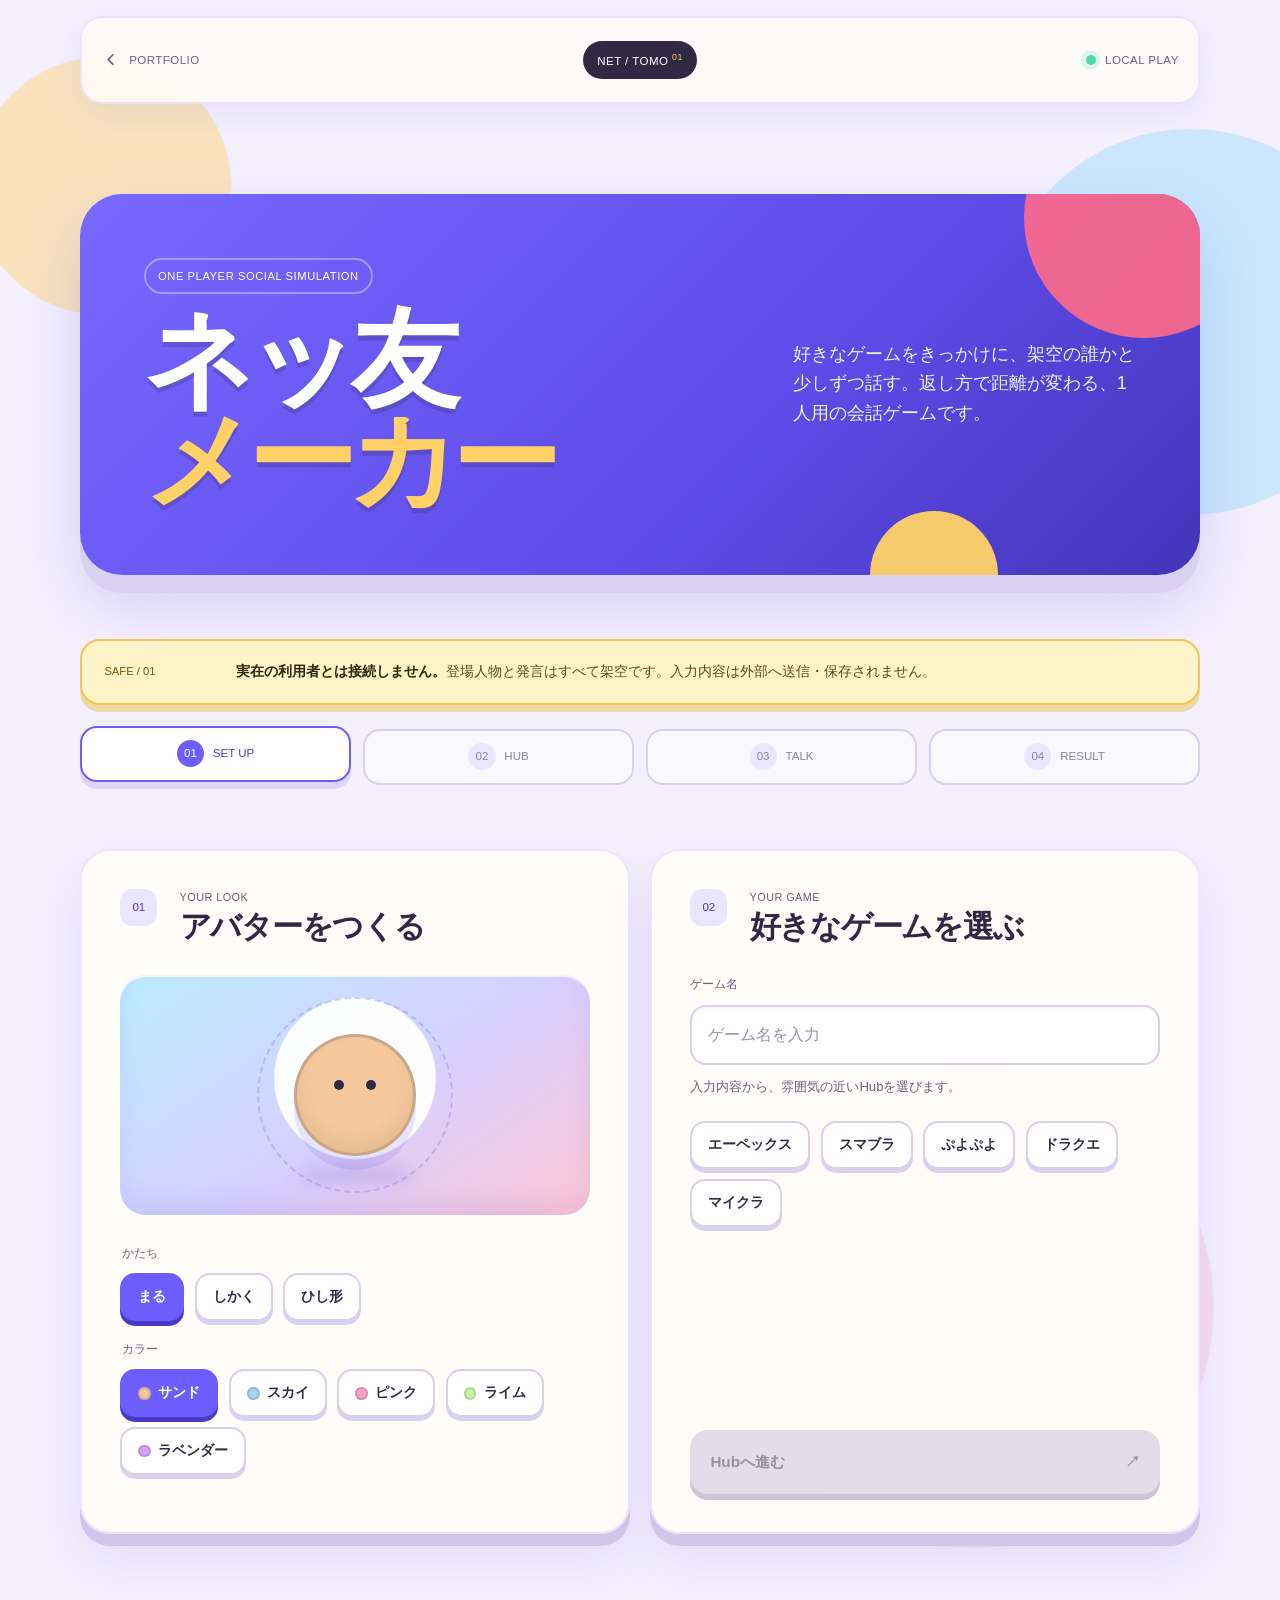
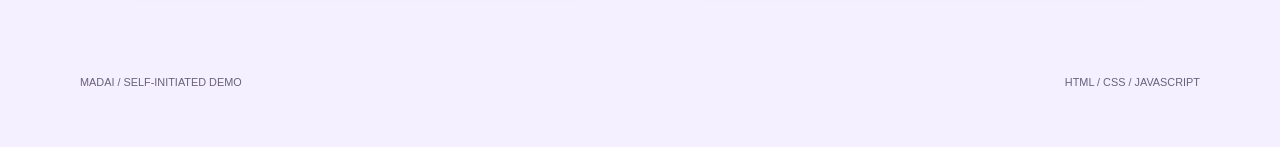
==== commit a8216903: "feat: give net tomo a distinct playroom identity" ====
--- a/daily-builds/2026-07-13-net-tomo-game/index.html
+++ b/daily-builds/2026-07-13-net-tomo-game/index.html
@@ -137,7 +137,7 @@
     }
   }
 </style>
-<link rel="stylesheet" href="game-v2.css">
+<link rel="stylesheet" href="game-playroom.css">
 </head>
 <body>
 <a class="skip-link" href="#game-main">ゲーム設定へ移動</a>
--- a/daily-builds/2026-07-13-net-tomo-game/game-playroom.css
+++ b/daily-builds/2026-07-13-net-tomo-game/game-playroom.css
@@ -0,0 +1,452 @@
+:root {
+  color-scheme: light;
+  --play-bg: #f4f0ff;
+  --play-surface: #fffdf9;
+  --play-surface-soft: #ebe6ff;
+  --play-ink: #302943;
+  --play-muted: #69627b;
+  --play-violet: #6d5dfc;
+  --play-violet-dark: #4a3ac7;
+  --play-coral: #ff6b8a;
+  --play-sky: #55c8f7;
+  --play-mint: #55d6b1;
+  --play-butter: #ffd166;
+  --play-line: #d8d0ef;
+  --play-shadow: #cfc6e8;
+  --play-white: #ffffff;
+  --content: 1120px;
+  --gutter: clamp(1rem, 4vw, 3rem);
+  --radius-card: 30px;
+  --radius-control: 16px;
+  --font-round: "Arial Rounded MT Bold", "Hiragino Maru Gothic ProN", "Yu Gothic", sans-serif;
+  --font-body: "Hiragino Kaku Gothic ProN", "Yu Gothic", Meiryo, sans-serif;
+  --ease-spring: cubic-bezier(.2, 1.35, .45, 1);
+}
+
+html {
+  min-height: 100%;
+  background: var(--play-bg);
+  scroll-behavior: smooth;
+}
+
+body {
+  position: relative;
+  max-width: none;
+  min-height: 100%;
+  margin: 0;
+  padding: 0;
+  overflow-x: hidden;
+  background:
+    radial-gradient(circle at 8% 10%, rgba(255, 209, 102, .42) 0 8rem, transparent 8.1rem),
+    radial-gradient(circle at 93% 18%, rgba(85, 200, 247, .25) 0 12rem, transparent 12.1rem),
+    radial-gradient(circle at 76% 76%, rgba(255, 107, 138, .14) 0 15rem, transparent 15.1rem),
+    var(--play-bg);
+  color: var(--play-ink);
+  font-family: var(--font-body);
+  font-size: 16px;
+  line-height: 1.65;
+  text-rendering: optimizeLegibility;
+}
+
+body::before,
+body::after {
+  content: "";
+  position: fixed;
+  z-index: -1;
+  pointer-events: none;
+  border: 2px solid rgba(109, 93, 252, .12);
+  border-radius: 45% 55% 60% 40%;
+}
+
+body::before { width: 15rem; height: 15rem; left: -6rem; bottom: 12%; transform: rotate(19deg); }
+body::after { width: 10rem; height: 10rem; right: -4rem; top: 42%; transform: rotate(-28deg); }
+
+button,
+input { font: inherit; }
+button { touch-action: manipulation; }
+button,
+a { -webkit-tap-highlight-color: transparent; }
+
+.skip-link {
+  position: fixed;
+  z-index: 100;
+  top: 1rem;
+  left: 1rem;
+  width: 1px;
+  height: 1px;
+  padding: .8rem 1rem;
+  overflow: hidden;
+  border-radius: .8rem;
+  background: var(--play-ink);
+  color: var(--play-white);
+  clip-path: inset(50%);
+  white-space: nowrap;
+}
+.skip-link:focus { width: auto; height: auto; overflow: visible; clip-path: none; }
+
+.game-header {
+  width: min(var(--content), calc(100% - 2 * var(--gutter)));
+  min-height: 5.5rem;
+  display: grid;
+  grid-template-columns: 1fr auto 1fr;
+  align-items: center;
+  gap: 1rem;
+  margin: 1rem auto 0;
+  padding: 0 1.2rem;
+  border: 2px solid rgba(109, 93, 252, .14);
+  border-radius: 22px;
+  background: rgba(255, 253, 249, .82);
+  box-shadow: 0 10px 30px rgba(74, 58, 199, .08);
+  backdrop-filter: blur(12px);
+}
+
+.back-link,
+.game-mark,
+.privacy-status {
+  font-family: var(--font-round);
+  font-size: .72rem;
+  letter-spacing: .04em;
+}
+
+.back-link {
+  min-width: 44px;
+  min-height: 44px;
+  display: inline-flex;
+  align-items: center;
+  gap: .55rem;
+  width: max-content;
+  color: var(--play-muted);
+  text-decoration: none;
+  transition: color .2s ease, transform .2s ease;
+}
+.back-link:hover { color: var(--play-violet); transform: translateX(-2px); }
+.back-link svg,
+.dpad svg { width: 1.2rem; height: 1.2rem; fill: none; stroke: currentColor; stroke-width: 2; stroke-linecap: round; stroke-linejoin: round; }
+
+.game-mark {
+  margin: 0;
+  padding: .55rem .9rem;
+  border-radius: 100vmax;
+  background: var(--play-ink);
+  color: var(--play-white);
+}
+.game-mark sup { color: var(--play-butter); font-size: .55rem; }
+
+.privacy-status {
+  justify-self: end;
+  display: flex;
+  align-items: center;
+  gap: .55rem;
+  margin: 0;
+  color: var(--play-muted);
+}
+.privacy-status > span { width: .65rem; height: .65rem; border-radius: 50%; background: var(--play-mint); box-shadow: 0 0 0 .3rem rgba(85, 214, 177, .18); }
+
+.game-shell {
+  width: min(var(--content), calc(100% - 2 * var(--gutter)));
+  margin: 0 auto;
+  padding: clamp(3rem, 7vw, 6rem) 0 clamp(5rem, 9vw, 8rem);
+}
+
+.game-intro {
+  position: relative;
+  display: grid;
+  grid-template-columns: minmax(0, 1.25fr) minmax(16rem, .75fr);
+  align-items: center;
+  gap: clamp(2rem, 6vw, 6rem);
+  margin: 0 0 clamp(2.5rem, 5vw, 4.5rem);
+  padding: clamp(2rem, 5vw, 4rem);
+  overflow: hidden;
+  border: 0;
+  border-radius: 42px;
+  background: linear-gradient(135deg, #7868ff, #5d4ce8 60%, #4334ba);
+  box-shadow: 0 18px 0 #d9d1f2, 0 30px 60px rgba(74, 58, 199, .18);
+  color: var(--play-white);
+}
+
+.game-intro::before,
+.game-intro::after {
+  content: "";
+  position: absolute;
+  pointer-events: none;
+  border-radius: 50%;
+}
+.game-intro::before { width: 15rem; height: 15rem; right: -4rem; top: -6rem; background: var(--play-coral); opacity: .9; }
+.game-intro::after { width: 8rem; height: 8rem; right: 18%; bottom: -4rem; background: var(--play-butter); opacity: .95; }
+.game-intro > * { position: relative; z-index: 1; }
+
+.kicker {
+  display: inline-flex;
+  margin: 0 0 1rem;
+  padding: .45rem .75rem;
+  border: 2px solid rgba(255,255,255,.35);
+  border-radius: 100vmax;
+  color: var(--play-white);
+  font-family: var(--font-round);
+  font-size: .7rem;
+  letter-spacing: .05em;
+}
+
+.game-intro h1 {
+  margin: 0;
+  font-family: var(--font-round);
+  font-size: clamp(3.2rem, 8.5vw, 7rem);
+  font-weight: 900;
+  letter-spacing: -.08em;
+  line-height: .92;
+  text-shadow: 0 5px 0 rgba(48, 41, 67, .22);
+}
+.game-intro h1 span { display: block; white-space: nowrap; }
+.game-intro h1 span:last-child { color: var(--play-butter); -webkit-text-stroke: 0; }
+.intro-copy { max-width: 25rem; margin: 0; color: rgba(255,255,255,.9); font-size: clamp(1rem, 1.4vw, 1.15rem); }
+
+.safety-note {
+  display: grid;
+  grid-template-columns: 7rem 1fr;
+  gap: 1.25rem;
+  align-items: center;
+  margin-bottom: 1.5rem;
+  padding: 1.2rem 1.4rem;
+  border: 2px solid #f1c754;
+  border-radius: 20px;
+  background: #fff4c9;
+  box-shadow: 0 7px 0 #eadba5;
+}
+.safety-note p { margin: 0; color: #5b4a24; font-size: .9rem; }
+.safety-note strong { color: #33270d; }
+.safety-index { color: #765b10; font-family: var(--font-round); font-size: .7rem; }
+
+.progress-rail {
+  display: grid;
+  grid-template-columns: repeat(4, 1fr);
+  gap: .75rem;
+  margin: 0 0 clamp(2rem, 5vw, 4rem);
+  padding: 0;
+  border: 0;
+  list-style: none;
+}
+.progress-rail li {
+  min-height: 3.5rem;
+  display: flex;
+  align-items: center;
+  justify-content: center;
+  gap: .55rem;
+  padding: 0 .7rem;
+  border: 2px solid var(--play-line);
+  border-radius: 17px;
+  background: rgba(255,255,255,.55);
+  color: #8a839b;
+  font-family: var(--font-round);
+  font-size: .72rem;
+  transition: color .22s ease, border-color .22s ease, background .22s ease, transform .22s var(--ease-spring);
+}
+.progress-rail li span { min-width: 1.7rem; height: 1.7rem; display: grid; place-items: center; border-radius: 50%; background: var(--play-surface-soft); color: inherit; }
+.progress-rail li.is-current { border-color: var(--play-violet); background: var(--play-white); color: var(--play-violet-dark); transform: translateY(-3px); box-shadow: 0 7px 0 #ddd6f7; }
+.progress-rail li.is-current span { background: var(--play-violet); color: var(--play-white); }
+.progress-rail li.is-complete { border-color: #8cddc5; background: #e9fbf5; color: #2f745f; }
+
+.setup-grid {
+  display: grid;
+  grid-template-columns: 1fr 1fr;
+  gap: 1.25rem;
+  background: transparent;
+}
+
+.game-panel,
+section {
+  margin: 0;
+  padding: clamp(1.5rem, 3vw, 2.4rem);
+  border: 2px solid rgba(109, 93, 252, .14);
+  border-radius: var(--radius-card);
+  background: rgba(255, 253, 249, .94);
+  box-shadow: 0 12px 0 var(--play-shadow), 0 25px 50px rgba(74, 58, 199, .1);
+}
+
+.panel-heading { display: grid; grid-template-columns: 2.7rem 1fr; gap: 1rem; align-items: start; margin-bottom: 1.8rem; }
+.panel-heading > span { width: 2.3rem; height: 2.3rem; display: grid; place-items: center; border-radius: 12px; background: var(--play-surface-soft); color: var(--play-violet-dark); font-family: var(--font-round); font-size: .72rem; }
+.panel-heading p { margin: 0 0 .15rem; color: var(--play-muted); font-family: var(--font-round); font-size: .68rem; letter-spacing: .04em; }
+.panel-heading h2 { margin: 0; color: var(--play-ink); font-family: var(--font-round); font-size: clamp(1.35rem, 2.4vw, 2rem); letter-spacing: -.04em; line-height: 1.2; }
+
+.avatar-stage {
+  position: relative;
+  min-height: 15rem;
+  display: grid;
+  place-items: center;
+  margin-bottom: 1.8rem;
+  overflow: hidden;
+  border: 0;
+  border-radius: 26px;
+  background:
+    radial-gradient(circle at 50% 43%, rgba(255,255,255,.95) 0 5rem, transparent 5.1rem),
+    linear-gradient(145deg, #bcecff, #d7cfff 55%, #ffc7d4);
+  box-shadow: inset 0 -12px 24px rgba(74,58,199,.09), inset 0 2px 0 rgba(255,255,255,.8);
+}
+.avatar-stage::before { content: ""; position: absolute; width: 12rem; height: 12rem; border: 2px dashed rgba(74,58,199,.2); border-radius: 50%; }
+.avatar-preview { z-index: 2; width: 150px; height: 150px; margin: 0; }
+.face { width: 122px; height: 122px; margin: 14px auto; border: 3px solid rgba(48,41,67,.22); box-shadow: inset 0 -10px 18px rgba(48,41,67,.08), 0 14px 0 rgba(74,58,199,.12); }
+.face.square,
+.face.diamond { border-radius: 1.6rem; }
+.eyes { top: 43px; gap: 22px; }
+.face.diamond .eyes { top: 48px; }
+.eye { width: 10px; height: 10px; background: var(--play-ink); }
+.avatar-shadow { position: absolute; left: 50%; bottom: 2rem; width: 7.5rem; height: 1rem; border-radius: 50%; background: rgba(74,58,199,.18); filter: blur(.45rem); transform: translateX(-50%); }
+
+fieldset { min-width: 0; margin: 0 0 1.2rem; padding: 0; border: 0; }
+legend,
+.game-choice-panel > label { display: block; margin-bottom: .65rem; color: var(--play-muted); font-family: var(--font-round); font-size: .72rem; }
+.row { display: flex; flex-wrap: wrap; gap: .65rem; margin: 0; }
+
+button.opt {
+  min-height: 46px;
+  display: inline-flex;
+  align-items: center;
+  gap: .45rem;
+  padding: .65rem 1rem;
+  border: 2px solid var(--play-line);
+  border-radius: 15px;
+  background: var(--play-white);
+  box-shadow: 0 4px 0 #d9d2ec;
+  color: var(--play-ink);
+  cursor: pointer;
+  font-size: .86rem;
+  font-weight: 700;
+  transition: border-color .2s ease, background .2s ease, color .2s ease, transform .18s var(--ease-spring), box-shadow .18s ease;
+}
+button.opt:hover { border-color: var(--play-violet); color: var(--play-violet-dark); transform: translateY(-2px); box-shadow: 0 6px 0 #d9d2ec; }
+button.opt:active { transform: translateY(2px) scale(.98); box-shadow: 0 1px 0 #d9d2ec; }
+button.opt.active { border-color: var(--play-violet); background: var(--play-violet); color: var(--play-white); box-shadow: 0 5px 0 var(--play-violet-dark); }
+.color-row button.opt i { width: .8rem; height: .8rem; border: 2px solid rgba(48,41,67,.17); border-radius: 50%; background: var(--swatch); }
+
+.game-choice-panel { display: flex; flex-direction: column; }
+.game-choice-panel input[type=text] {
+  min-height: 3.8rem;
+  width: 100%;
+  margin: 0;
+  padding: 0 1rem;
+  border: 2px solid var(--play-line);
+  border-radius: var(--radius-control);
+  background: var(--play-white);
+  color: var(--play-ink);
+  font-size: 1rem;
+  box-shadow: inset 0 3px 0 rgba(109,93,252,.04);
+}
+.game-choice-panel input::placeholder { color: #9992a8; }
+.input-help { margin: .65rem 0 1.5rem; color: var(--play-muted); font-size: .82rem; }
+.preset-row { margin-bottom: auto; }
+
+button.big {
+  min-height: 4rem;
+  display: flex;
+  align-items: center;
+  justify-content: space-between;
+  gap: 1rem;
+  width: 100%;
+  margin-top: 2rem;
+  padding: 0 1.25rem;
+  border: 0;
+  border-radius: 18px;
+  background: linear-gradient(135deg, #7a6aff, #5a49e0);
+  box-shadow: 0 8px 0 var(--play-violet-dark), 0 16px 30px rgba(109,93,252,.22);
+  color: var(--play-white);
+  cursor: pointer;
+  font-family: var(--font-round);
+  font-size: .95rem;
+  animation: none !important;
+  transition: filter .2s ease, transform .2s var(--ease-spring), box-shadow .2s ease, opacity .2s ease;
+}
+button.big:hover:not(:disabled) { filter: brightness(1.08); transform: translateY(-2px); box-shadow: 0 10px 0 var(--play-violet-dark), 0 20px 34px rgba(109,93,252,.25); }
+button.big:active:not(:disabled) { transform: translateY(5px) scale(.99); box-shadow: 0 3px 0 var(--play-violet-dark); }
+button.big:disabled { background: #d8d3e4; box-shadow: 0 6px 0 #bbb5c8; color: #746e80; cursor: not-allowed; opacity: .75; }
+
+.hub-panel,
+.talk-panel,
+.result-panel { margin-top: clamp(3rem, 7vw, 5rem); border-color: rgba(109,93,252,.2); }
+.hub-copy { display: flex; align-items: end; justify-content: space-between; gap: 2rem; margin-bottom: 1.5rem; }
+.hub-copy h3 { margin: 0 0 .3rem; color: var(--play-coral); font-family: var(--font-round); font-size: 1.1rem; }
+.hub-copy .lead { max-width: 50rem; margin: 0; color: var(--play-muted); }
+.control-note { margin: 0; padding: .45rem .7rem; border-radius: 100vmax; background: #e7f8ff; color: #176b90; font-family: var(--font-round); font-size: .67rem; white-space: nowrap; }
+
+.room-wrap { position: relative; overflow: hidden; padding: .8rem; border: 0; border-radius: 28px; background: linear-gradient(145deg, #5a4b7b, #372d51); box-shadow: inset 0 4px 8px rgba(255,255,255,.1), 0 10px 0 #cfc5e8; }
+#room-canvas { display: block; width: 100%; aspect-ratio: 7 / 4; border: 3px solid #291f3e; border-radius: 19px; background: #241b36; box-shadow: inset 0 0 30px rgba(85,200,247,.12); touch-action: none; }
+.talk-btn { min-height: 3rem; bottom: 1.7rem; padding: 0 1.25rem; border: 0; border-radius: 100vmax; background: var(--play-coral); box-shadow: 0 5px 0 #bc405e; color: var(--play-white); font-weight: 800; }
+.hub-controls { display: grid; grid-template-columns: 12rem 1fr minmax(13rem,17rem); align-items: center; gap: 2rem; margin-top: 1.8rem; }
+.dpad { grid-template-columns: repeat(3, 50px); grid-template-rows: repeat(3, 50px); gap: .35rem; justify-content: start; margin: 0; }
+.dpad button { min-width: 50px; min-height: 50px; display: grid; place-items: center; padding: 0; border: 2px solid #c8c0dd; border-radius: 15px; background: #f3effc; box-shadow: 0 4px 0 #c8c0dd; color: var(--play-violet-dark); cursor: pointer; transition: transform .16s var(--ease-spring), box-shadow .16s ease, background .16s ease; }
+.dpad button:hover { background: var(--play-white); }
+.dpad button:active { transform: translateY(3px); box-shadow: 0 1px 0 #c8c0dd; }
+.dpad-core { width: 50px; height: 50px; border: 0; border-radius: 15px; background: #e5dff2; }
+.room-hint { margin: 0; color: var(--play-muted); font-size: .84rem; text-align: left; }
+.secondary-action { margin: 0; background: var(--play-white); box-shadow: 0 6px 0 #d4cceb; color: var(--play-violet-dark); border: 2px solid var(--play-line); }
+
+.talk-panel { position: relative; background: linear-gradient(160deg, #fffdf9, #f6f1ff); }
+.talk-panel > .lead { margin: -1rem 0 1.5rem 3.7rem; color: var(--play-muted); }
+.chat-log { max-height: 25rem; min-height: 12rem; margin: 0; padding: 1.2rem; overflow-y: auto; border: 0; border-radius: 24px; background: #e9e4f8; box-shadow: inset 0 4px 10px rgba(74,58,199,.08); font-size: .92rem; }
+.chat-msg { max-width: 76%; margin: 0 0 .8rem; padding: .9rem 1rem; border: 0; border-radius: 18px 18px 18px 5px; background: var(--play-white); box-shadow: 0 4px 0 #d8d1ea; color: var(--play-ink); }
+.chat-msg:nth-child(even) { margin-left: auto; border-radius: 18px 18px 5px 18px; background: #ded8ff; box-shadow: 0 4px 0 #c3b9f1; }
+.chat-msg .who { display: block; margin: 0 0 .2rem; color: var(--play-coral); font-family: var(--font-round); font-size: .68rem; }
+.talk-options { margin-top: 1rem; }
+.talk-options button.opt { min-height: 3rem; border-radius: 15px; }
+.chat-input-row { display: grid; grid-template-columns: 1fr auto; gap: .6rem; width: 100%; margin: 1rem 0 0; }
+.chat-input-row input { min-height: 3.5rem; margin: 0; padding: 0 1rem; border: 2px solid var(--play-line); border-radius: 16px; background: var(--play-white); color: var(--play-ink); }
+.chat-input-row button { min-width: 5rem; min-height: 3.5rem; border: 0; border-radius: 16px; background: var(--play-violet); box-shadow: 0 5px 0 var(--play-violet-dark); color: var(--play-white); }
+.heart-pop { top: 2rem; right: 2rem; font-family: var(--font-round); font-size: 1.5rem; }
+
+.result-card { position: relative; overflow: hidden; padding: clamp(1.5rem, 4vw, 3.5rem); border: 0; border-radius: 28px; background: linear-gradient(145deg, #302943, #4a3a6d); box-shadow: 0 12px 0 #c8bee2; color: var(--play-white); text-align: left; }
+.result-card::after { content: ""; position: absolute; width: 13rem; height: 13rem; right: -4rem; top: -4rem; border-radius: 50%; background: var(--play-coral); opacity: .85; }
+.result-card > * { position: relative; z-index: 1; }
+.result-card .name { color: var(--play-white); font-family: var(--font-round); font-size: clamp(2rem, 5vw, 4.5rem); letter-spacing: -.05em; }
+.result-card .score { margin: .4rem 0; color: var(--play-butter); font-family: var(--font-round); font-size: clamp(4rem, 10vw, 8rem); line-height: .9; }
+.result-card .reason { max-width: 42rem; color: #e5def4; font-size: .92rem; }
+#result-chat-transcript { margin-top: 2rem; }
+#result-chat-transcript h3 { color: var(--play-white); }
+#result-chat-transcript .chat-msg { color: var(--play-ink); }
+#restart-btn { max-width: 24rem; background: var(--play-coral); box-shadow: 0 8px 0 #bc405e; }
+
+.game-footer { width: min(var(--content), calc(100% - 2 * var(--gutter))); display: flex; justify-content: space-between; gap: 2rem; margin: 0 auto 2rem; padding: 1.5rem 0; border: 0; color: var(--play-muted); font-family: var(--font-round); font-size: .68rem; }
+
+.hidden { display: none !important; }
+.sr-only { position: absolute; width: 1px; height: 1px; padding: 0; margin: -1px; overflow: hidden; clip: rect(0,0,0,0); white-space: nowrap; border: 0; }
+
+button:focus-visible,
+input:focus-visible,
+a:focus-visible { outline: 4px solid var(--play-sky); outline-offset: 4px; }
+
+@media (max-width: 820px) {
+  .game-intro { grid-template-columns: 1fr; gap: 1.5rem; }
+  .intro-copy { max-width: 38rem; }
+  .setup-grid { grid-template-columns: 1fr; }
+  .hub-controls { grid-template-columns: 11rem 1fr; }
+  .secondary-action { grid-column: 1 / -1; }
+}
+
+@media (max-width: 560px) {
+  .game-header { grid-template-columns: 1fr auto; min-height: 4.5rem; margin-top: .5rem; border-radius: 18px; }
+  .game-mark { display: none; }
+  .game-shell { padding-top: 2rem; }
+  .game-intro { padding: 2rem 1.4rem 2.5rem; border-radius: 28px; box-shadow: 0 12px 0 #d9d1f2; }
+  .game-intro h1 { font-size: clamp(3.3rem, 18vw, 5.2rem); }
+  .game-intro::before { width: 9rem; height: 9rem; right: -3rem; top: -3rem; }
+  .game-intro::after { width: 5rem; height: 5rem; }
+  .safety-note { grid-template-columns: 1fr; gap: .4rem; }
+  .progress-rail { grid-template-columns: repeat(4, minmax(0,1fr)); gap: .4rem; }
+  .progress-rail li { min-height: 3.2rem; padding: 0; font-size: 0; }
+  .progress-rail li span { font-size: .7rem; }
+  .game-panel { padding: 1.2rem; border-radius: 24px; }
+  .panel-heading { grid-template-columns: 2.5rem 1fr; }
+  .hub-copy { display: block; }
+  .control-note { display: inline-flex; margin-top: 1rem; }
+  .room-wrap { padding: .45rem; border-radius: 20px; }
+  .hub-controls { grid-template-columns: 1fr; justify-items: center; }
+  .dpad { justify-content: center; }
+  .room-hint { text-align: center; }
+  .secondary-action { width: 100%; }
+  .talk-panel > .lead { margin-left: 0; }
+  .chat-msg { max-width: 100%; }
+  .chat-input-row { grid-template-columns: 1fr; }
+  .game-footer { flex-direction: column; gap: .4rem; }
+}
+
+@media (prefers-reduced-motion: reduce) {
+  html { scroll-behavior: auto; }
+  *, *::before, *::after { animation: none !important; transition-duration: .01ms !important; }
+}
